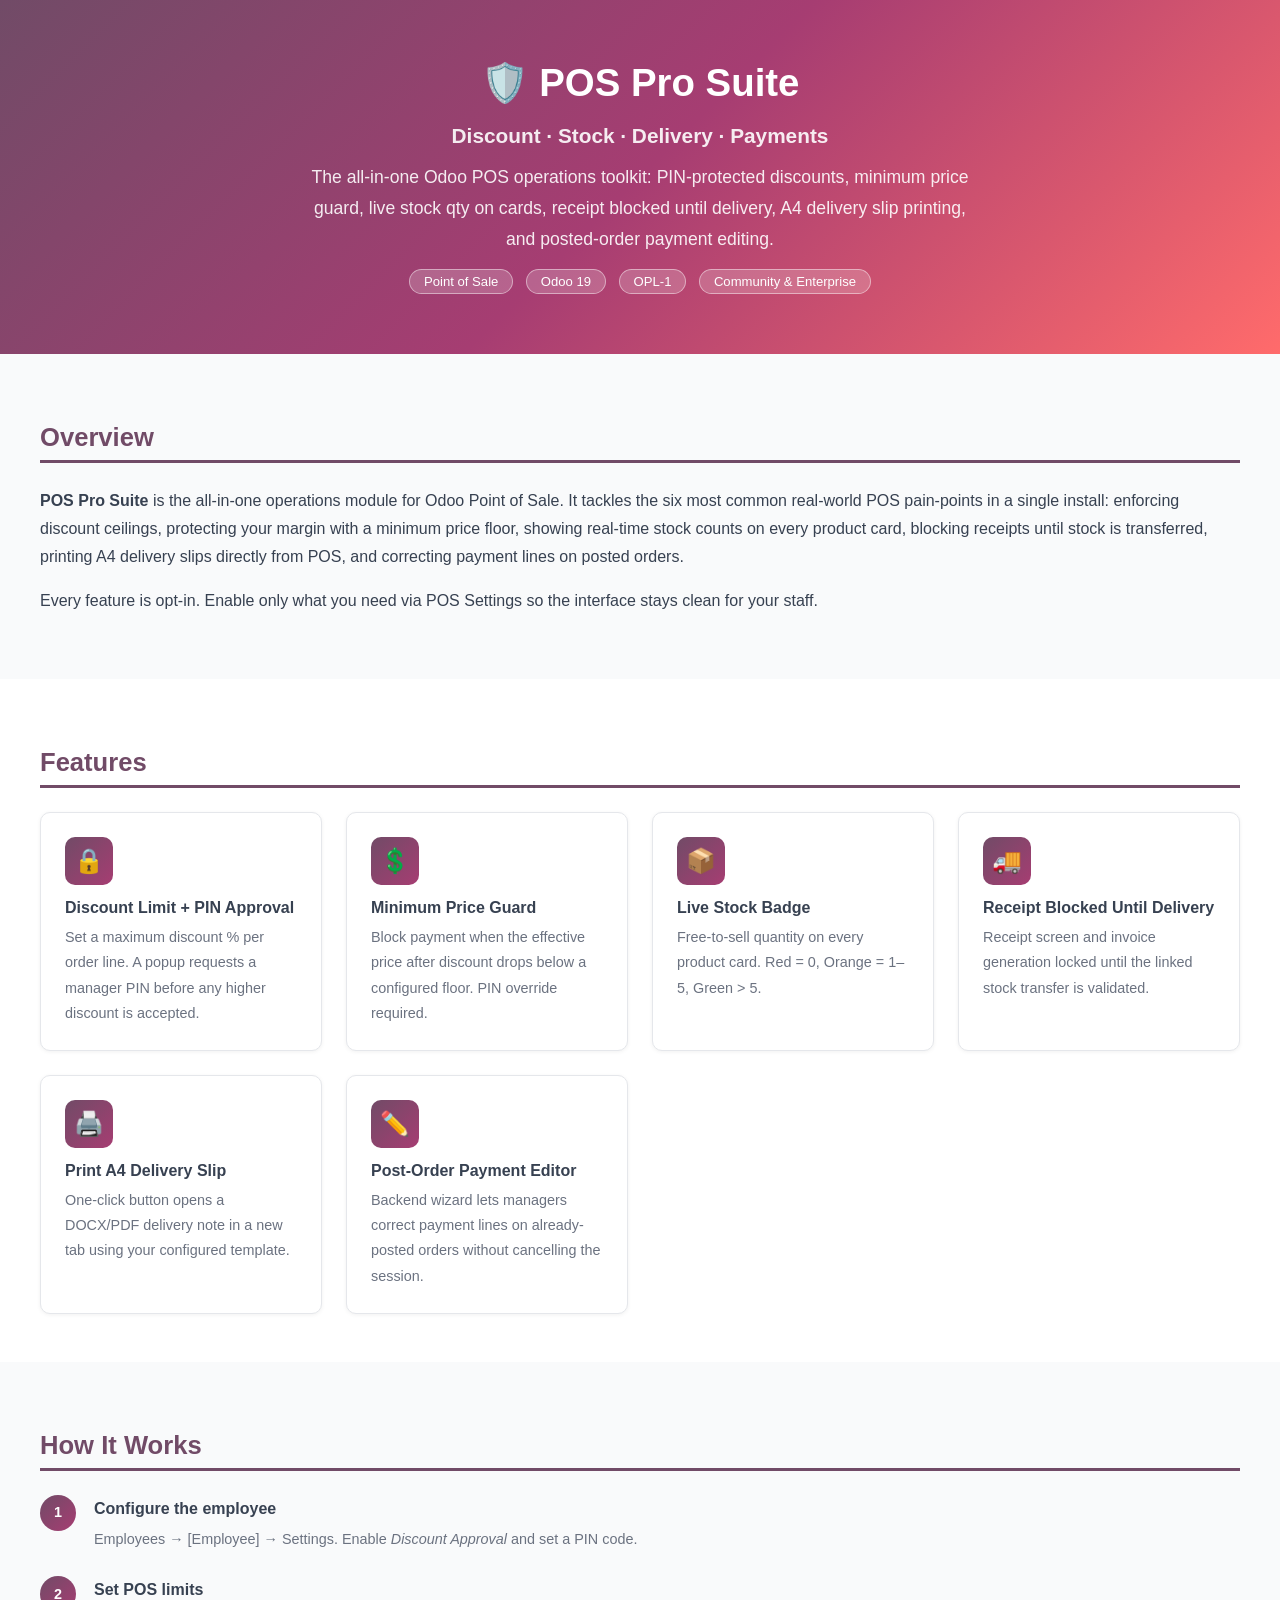
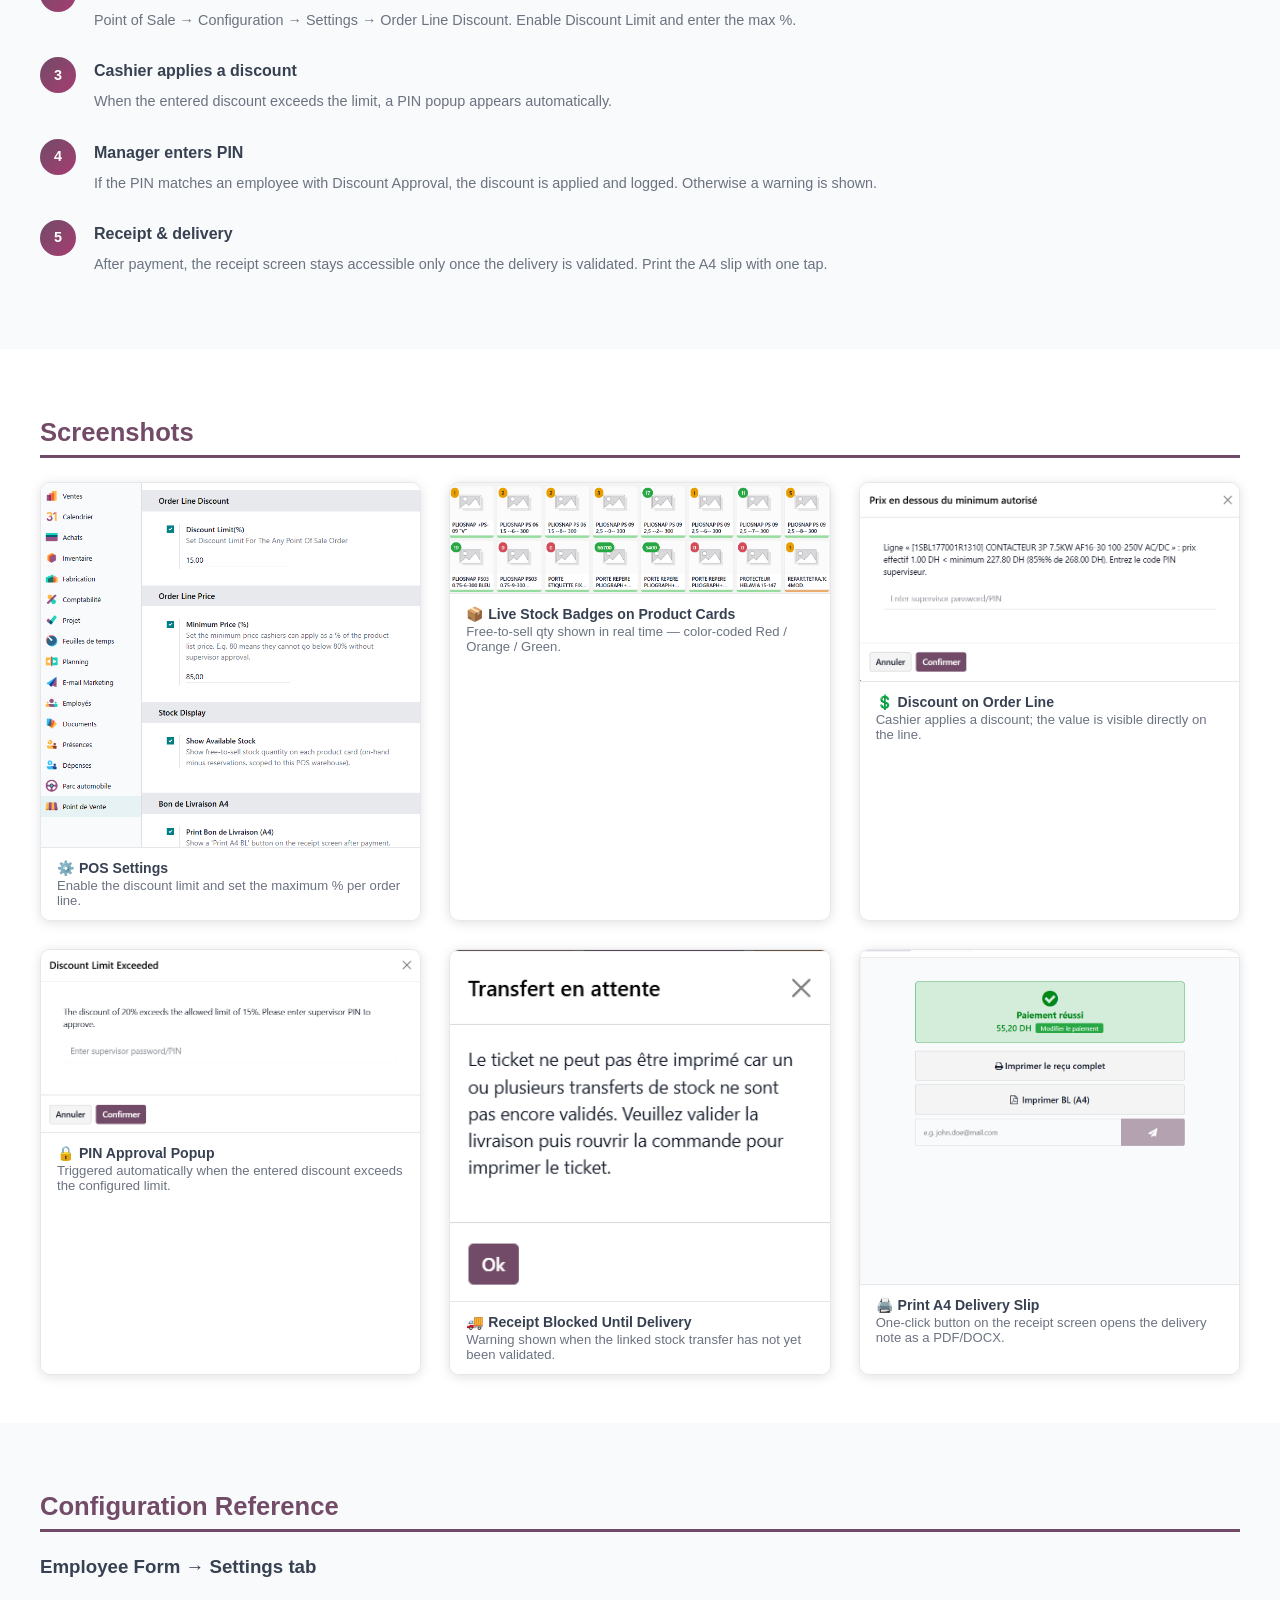
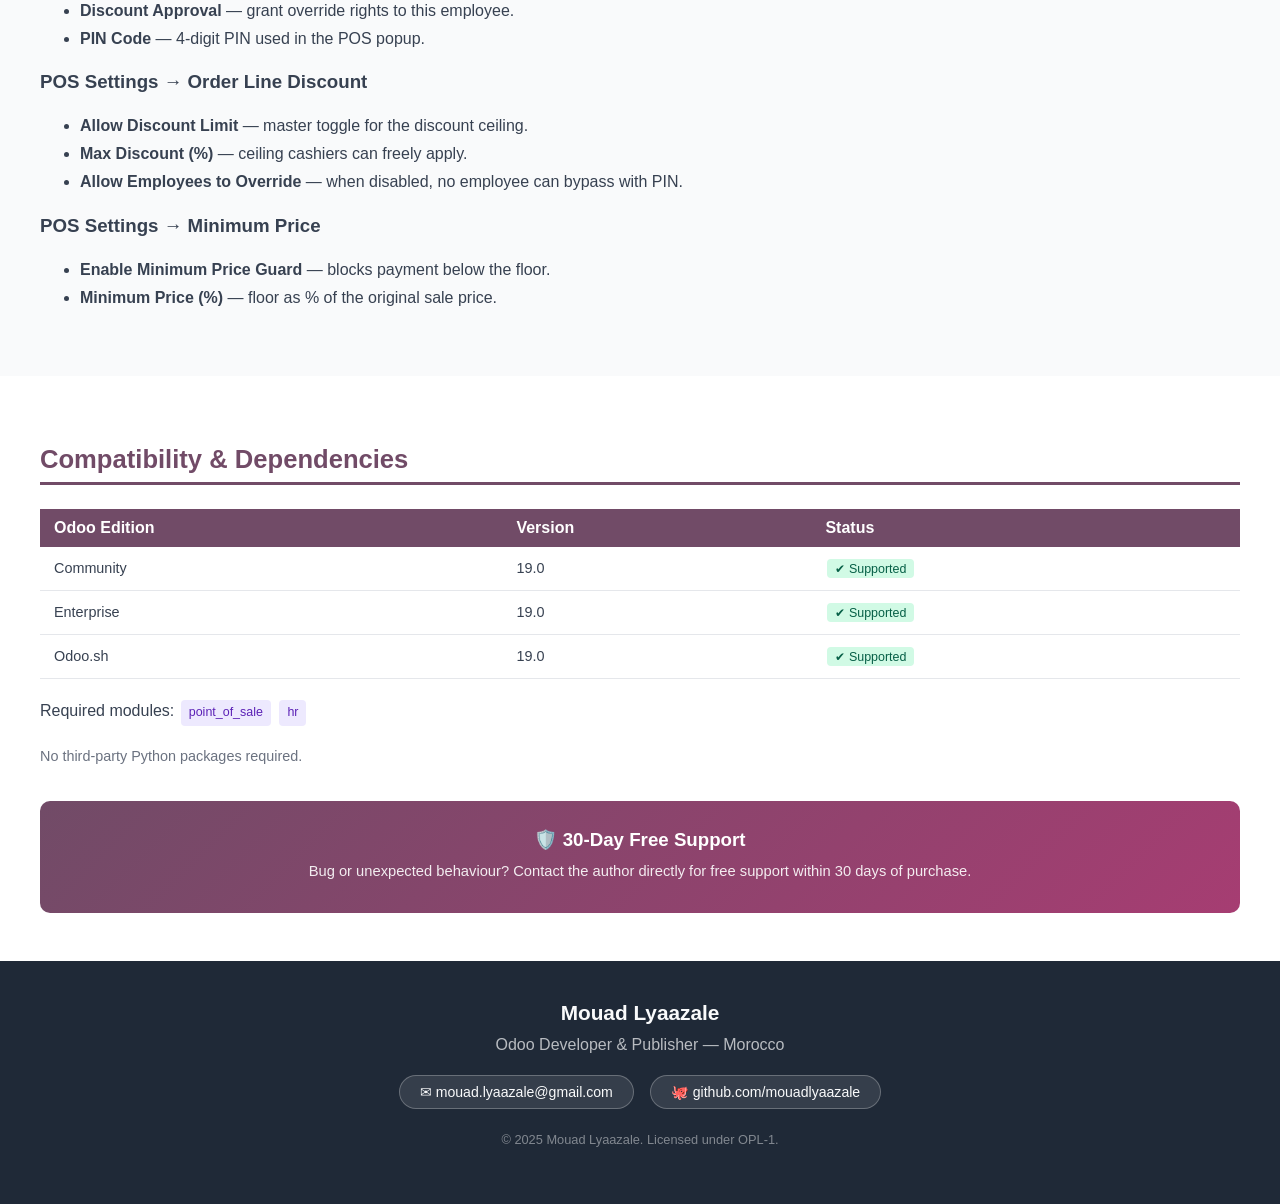
==== pos_smart_discount_control/static/description/index.html @ 2df57e79 "Add new Odoo 19 module: POS Pro Suite — Discount, Stock & Delivery" ====
<!DOCTYPE html>
<html lang="en">
<head>
    <meta charset="utf-8"/>
    <style>
        body { font-family: -apple-system, BlinkMacSystemFont, "Segoe UI", Roboto, Arial, sans-serif; color: #374151; margin: 0; padding: 0; }
        a { color: #714B67; text-decoration: none; }
        p, li { line-height: 1.75; }
        .hero { background: linear-gradient(135deg, #714B67 0%, #A63D72 50%, #FF6B6B 100%); color: #fff; padding: 60px 40px; text-align: center; }
        .hero h1 { font-size: 2.4rem; margin: 0 0 12px; }
        .hero p  { font-size: 1.1rem; opacity: .9; max-width: 680px; margin: 0 auto; }
        .hero .badge { display: inline-block; background: rgba(255,255,255,.2); border: 1px solid rgba(255,255,255,.45); border-radius: 20px; padding: 4px 14px; font-size: .82rem; margin: 14px 4px 0; }
        .section { padding: 48px 40px; }
        .section:nth-child(even) { background: #F9FAFB; }
        .section h2 { font-size: 1.6rem; color: #714B67; margin-bottom: 24px; border-bottom: 3px solid #714B67; padding-bottom: 8px; }
        .features-grid { display: grid; grid-template-columns: repeat(auto-fit, minmax(280px, 1fr)); gap: 24px; margin-top: 24px; }
        .feature-card { background: #fff; border: 1px solid #E5E7EB; border-radius: 10px; padding: 24px; box-shadow: 0 1px 4px rgba(0,0,0,.06); }
        .feature-card .icon { width: 48px; height: 48px; border-radius: 10px; background: linear-gradient(135deg,#714B67,#A63D72); display: flex; align-items: center; justify-content: center; margin-bottom: 14px; line-height:1; }
        .feature-card .icon span { font-size: 1.5rem; }
        .feature-card h3 { margin: 0 0 8px; font-size: 1rem; }
        .feature-card p  { margin: 0; font-size: .9rem; color: #6B7280; }
        .steps { counter-reset: step; margin: 0; padding: 0; list-style: none; }
        .steps li { counter-increment: step; display: flex; gap: 18px; margin-bottom: 24px; }
        .steps li::before { content: counter(step); flex-shrink: 0; width: 36px; height: 36px; border-radius: 50%; background: linear-gradient(135deg,#714B67,#A63D72); color: #fff; font-weight: 700; font-size: .9rem; display: flex; align-items: center; justify-content: center; }
        .steps li div strong { display: block; margin-bottom: 4px; }
        .steps li div p { margin: 0; color: #6B7280; font-size: .9rem; }
        table.compat { width: 100%; border-collapse: collapse; margin-top: 20px; }
        table.compat th { background: #714B67; color: #fff; padding: 10px 14px; text-align: left; }
        table.compat td { padding: 10px 14px; border-bottom: 1px solid #E5E7EB; font-size: .9rem; }
        .tag { display: inline-block; background: #EDE9FE; color: #5B21B6; border-radius: 4px; padding: 2px 8px; font-size: .78rem; margin: 2px; }
        .tag.green { background: #D1FAE5; color: #065F46; }
        .support-box { background: linear-gradient(135deg,#714B67,#A63D72); color: #fff; border-radius: 10px; padding: 28px 32px; margin-top: 32px; text-align: center; }
        .support-box h3 { margin: 0 0 8px; }
        .support-box p  { margin: 0; opacity: .9; font-size: .92rem; }
        .author-footer { background: #1F2937; color: #F9FAFB; padding: 40px; text-align: center; }
        .author-footer h2 { font-size: 1.3rem; margin: 0 0 6px; }
        .contact-grid { display: flex; flex-wrap: wrap; justify-content: center; gap: 16px; margin-top: 16px; }
        .contact-pill { background: rgba(255,255,255,.1); border: 1px solid rgba(255,255,255,.25); border-radius: 24px; padding: 8px 20px; font-size: .88rem; }
        .screenshots-grid { display: grid; grid-template-columns: repeat(auto-fit, minmax(380px, 1fr)); gap: 28px; margin-top: 24px; }
        .screenshot-item { border-radius: 10px; overflow: hidden; box-shadow: 0 2px 12px rgba(0,0,0,.12); border: 1px solid #E5E7EB; }
        .screenshot-item img { width: 100%; display: block; }
        .screenshot-item .caption { padding: 12px 16px; background: #fff; font-size: .88rem; font-weight: 600; color: #374151; border-top: 1px solid #E5E7EB; }
        .screenshot-item .caption span { font-weight: 400; color: #6B7280; display: block; font-size: .82rem; margin-top: 2px; }
    </style>
</head>
<body>

<div class="hero">
    <h1>&#x1F6E1;&#xFE0F; POS Pro Suite</h1>
    <p style="font-size:1.3rem;font-weight:600;margin-bottom:8px">Discount &middot; Stock &middot; Delivery &middot; Payments</p>
    <p>The all-in-one Odoo POS operations toolkit: PIN-protected discounts, minimum price guard, live stock qty on cards, receipt blocked until delivery, A4 delivery slip printing, and posted-order payment editing.</p>
    <span class="badge">Point of Sale</span>
    <span class="badge">Odoo 19</span>
    <span class="badge">OPL-1</span>
    <span class="badge">Community &amp; Enterprise</span>
</div>

<div class="section">
    <h2>Overview</h2>
    <p><strong>POS Pro Suite</strong> is the all-in-one operations module for Odoo Point of Sale. It tackles the six most common real-world POS pain-points in a single install: enforcing discount ceilings, protecting your margin with a minimum price floor, showing real-time stock counts on every product card, blocking receipts until stock is transferred, printing A4 delivery slips directly from POS, and correcting payment lines on posted orders.</p>
    <p>Every feature is opt-in. Enable only what you need via POS Settings so the interface stays clean for your staff.</p>
</div>

<div class="section">
    <h2>Features</h2>
    <div class="features-grid">
        <div class="feature-card"><div class="icon"><span>&#x1F512;</span></div><h3>Discount Limit + PIN Approval</h3><p>Set a maximum discount % per order line. A popup requests a manager PIN before any higher discount is accepted.</p></div>
        <div class="feature-card"><div class="icon"><span>&#x1F4B2;</span></div><h3>Minimum Price Guard</h3><p>Block payment when the effective price after discount drops below a configured floor. PIN override required.</p></div>
        <div class="feature-card"><div class="icon"><span>&#x1F4E6;</span></div><h3>Live Stock Badge</h3><p>Free-to-sell quantity on every product card. Red = 0, Orange = 1&#x2013;5, Green &gt; 5.</p></div>
        <div class="feature-card"><div class="icon"><span>&#x1F69A;</span></div><h3>Receipt Blocked Until Delivery</h3><p>Receipt screen and invoice generation locked until the linked stock transfer is validated.</p></div>
        <div class="feature-card"><div class="icon"><span>&#x1F5A8;&#xFE0F;</span></div><h3>Print A4 Delivery Slip</h3><p>One-click button opens a DOCX/PDF delivery note in a new tab using your configured template.</p></div>
        <div class="feature-card"><div class="icon"><span>&#x270F;&#xFE0F;</span></div><h3>Post-Order Payment Editor</h3><p>Backend wizard lets managers correct payment lines on already-posted orders without cancelling the session.</p></div>
    </div>
</div>

<div class="section">
    <h2>How It Works</h2>
    <ol class="steps">
        <li><div><strong>Configure the employee</strong><p>Employees &rarr; [Employee] &rarr; Settings. Enable <em>Discount Approval</em> and set a PIN code.</p></div></li>
        <li><div><strong>Set POS limits</strong><p>Point of Sale &rarr; Configuration &rarr; Settings &rarr; Order Line Discount. Enable Discount Limit and enter the max %.</p></div></li>
        <li><div><strong>Cashier applies a discount</strong><p>When the entered discount exceeds the limit, a PIN popup appears automatically.</p></div></li>
        <li><div><strong>Manager enters PIN</strong><p>If the PIN matches an employee with Discount Approval, the discount is applied and logged. Otherwise a warning is shown.</p></div></li>
        <li><div><strong>Receipt &amp; delivery</strong><p>After payment, the receipt screen stays accessible only once the delivery is validated. Print the A4 slip with one tap.</p></div></li>
    </ol>
</div>

<div class="section">
    <h2>Screenshots</h2>
    <div class="screenshots-grid">

        <div class="screenshot-item">
            <img src="setting%20image.png" alt="POS Settings — discount limit configuration"/>
            <div class="caption">&#x2699;&#xFE0F; POS Settings<span>Enable the discount limit and set the maximum % per order line.</span></div>
        </div>

        <div class="screenshot-item">
            <img src="card%20stock%20show.png" alt="Product cards with live stock badges"/>
            <div class="caption">&#x1F4E6; Live Stock Badges on Product Cards<span>Free-to-sell qty shown in real time — color-coded Red / Orange / Green.</span></div>
        </div>

        <div class="screenshot-item">
            <img src="price%20discount.png" alt="Discount applied on order line"/>
            <div class="caption">&#x1F4B2; Discount on Order Line<span>Cashier applies a discount; the value is visible directly on the line.</span></div>
        </div>

        <div class="screenshot-item">
            <img src="discount%20limit%20exeeded.png" alt="PIN approval popup when discount exceeds limit"/>
            <div class="caption">&#x1F512; PIN Approval Popup<span>Triggered automatically when the entered discount exceeds the configured limit.</span></div>
        </div>

        <div class="screenshot-item">
            <img src="error%20message%20if%20transfer%20not%20validated.png" alt="Receipt blocked until delivery is validated"/>
            <div class="caption">&#x1F69A; Receipt Blocked Until Delivery<span>Warning shown when the linked stock transfer has not yet been validated.</span></div>
        </div>

        <div class="screenshot-item">
            <img src="print%20a4.png" alt="Print A4 delivery slip button on receipt screen"/>
            <div class="caption">&#x1F5A8;&#xFE0F; Print A4 Delivery Slip<span>One-click button on the receipt screen opens the delivery note as a PDF/DOCX.</span></div>
        </div>

    </div>
</div>

<div class="section">
    <h2>Configuration Reference</h2>
    <h3>Employee Form &rarr; Settings tab</h3>
    <ul>
        <li><strong>Discount Approval</strong> &#x2014; grant override rights to this employee.</li>
        <li><strong>PIN Code</strong> &#x2014; 4-digit PIN used in the POS popup.</li>
    </ul>
    <h3>POS Settings &rarr; Order Line Discount</h3>
    <ul>
        <li><strong>Allow Discount Limit</strong> &#x2014; master toggle for the discount ceiling.</li>
        <li><strong>Max Discount (%)</strong> &#x2014; ceiling cashiers can freely apply.</li>
        <li><strong>Allow Employees to Override</strong> &#x2014; when disabled, no employee can bypass with PIN.</li>
    </ul>
    <h3>POS Settings &rarr; Minimum Price</h3>
    <ul>
        <li><strong>Enable Minimum Price Guard</strong> &#x2014; blocks payment below the floor.</li>
        <li><strong>Minimum Price (%)</strong> &#x2014; floor as % of the original sale price.</li>
    </ul>
</div>

<div class="section">
    <h2>Compatibility &amp; Dependencies</h2>
    <table class="compat">
        <thead><tr><th>Odoo Edition</th><th>Version</th><th>Status</th></tr></thead>
        <tbody>
            <tr><td>Community</td><td>19.0</td><td><span class="tag green">&#x2714; Supported</span></td></tr>
            <tr><td>Enterprise</td><td>19.0</td><td><span class="tag green">&#x2714; Supported</span></td></tr>
            <tr><td>Odoo.sh</td><td>19.0</td><td><span class="tag green">&#x2714; Supported</span></td></tr>
        </tbody>
    </table>
    <p style="margin-top:18px">Required modules: <span class="tag">point_of_sale</span> <span class="tag">hr</span></p>
    <p style="color:#6B7280;font-size:.9rem">No third-party Python packages required.</p>
    <div class="support-box">
        <h3>&#x1F6E1;&#xFE0F; 30-Day Free Support</h3>
        <p>Bug or unexpected behaviour? Contact the author directly for free support within 30 days of purchase.</p>
    </div>
</div>

<div class="author-footer">
    <h2>Mouad Lyaazale</h2>
    <p style="opacity:.7;margin:4px 0 0">Odoo Developer &amp; Publisher &#x2014; Morocco</p>
    <div class="contact-grid">
        <span class="contact-pill">&#x2709; mouad.lyaazale@gmail.com</span>
        <span class="contact-pill">&#x1F419; github.com/mouadlyaazale</span>
    </div>
    <p style="margin-top:20px;font-size:.8rem;opacity:.45">&#169; 2025 Mouad Lyaazale. Licensed under OPL-1.</p>
</div>

</body>
</html>
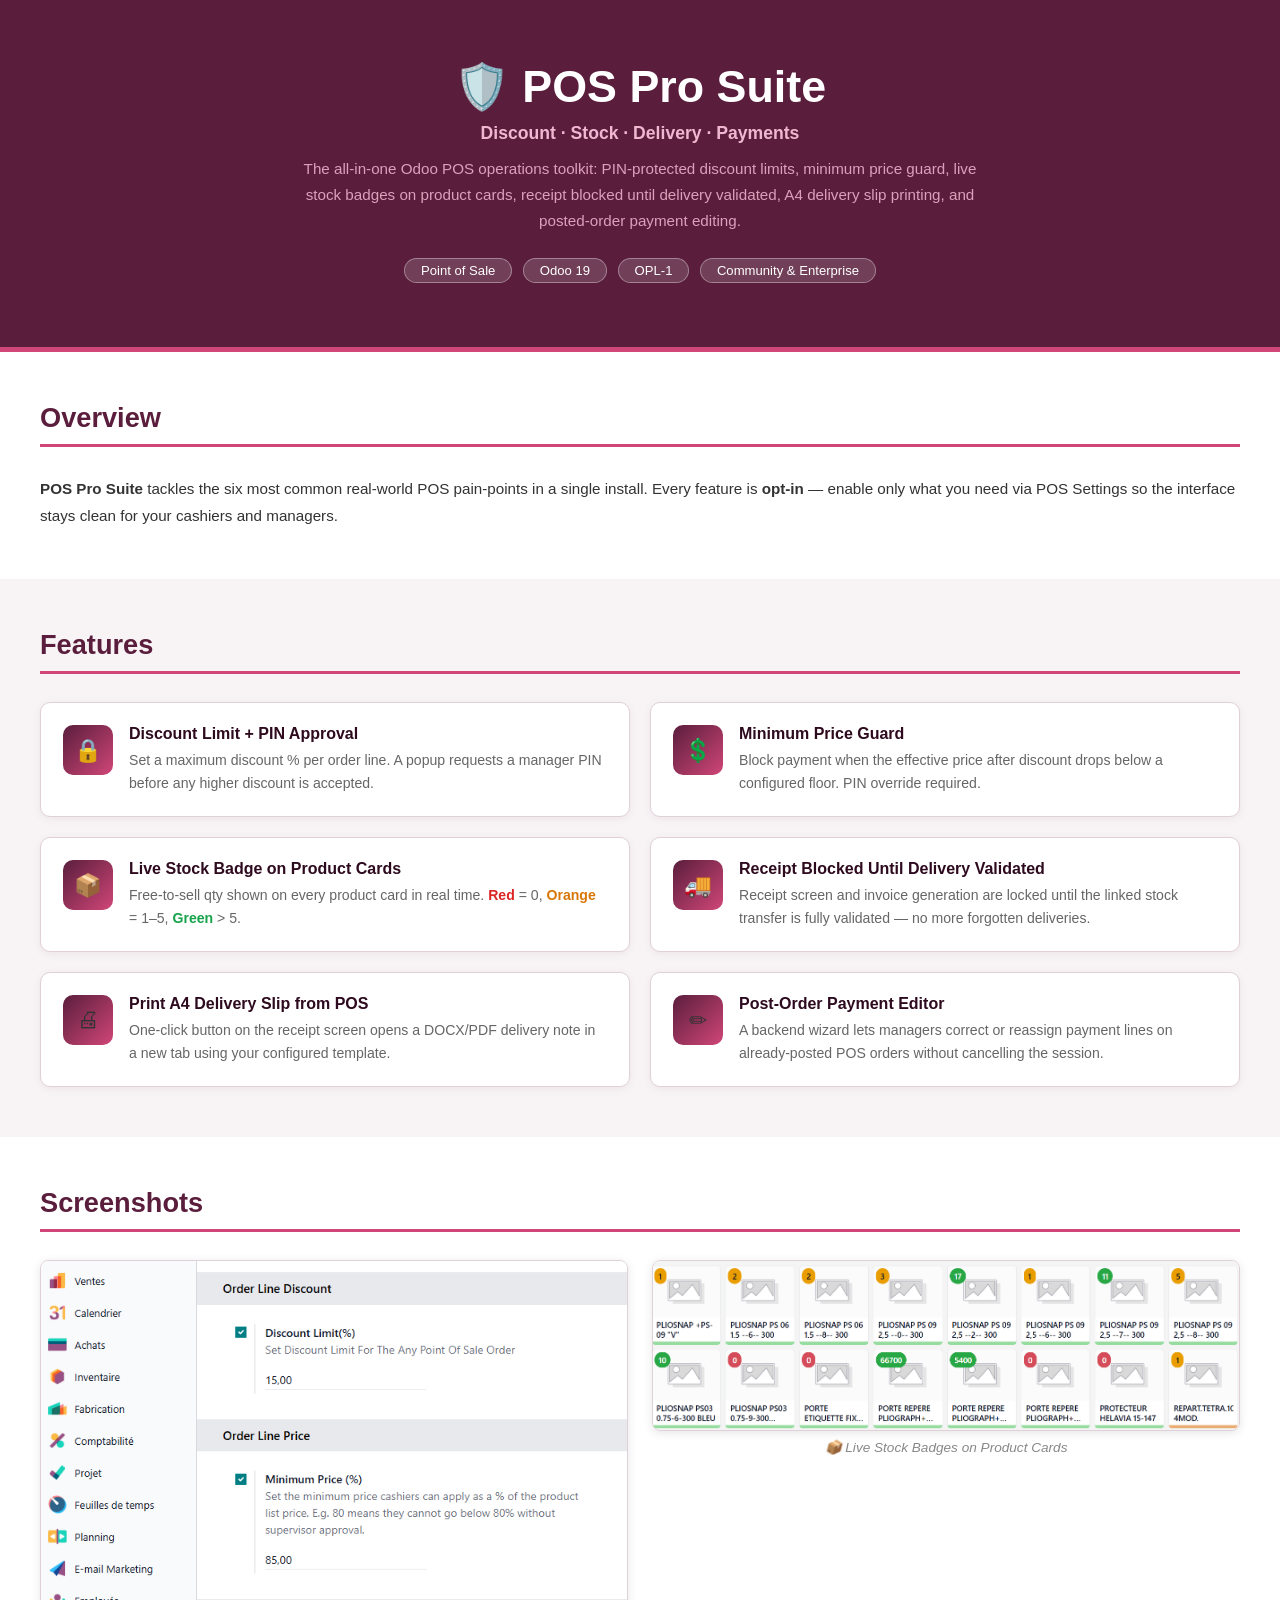
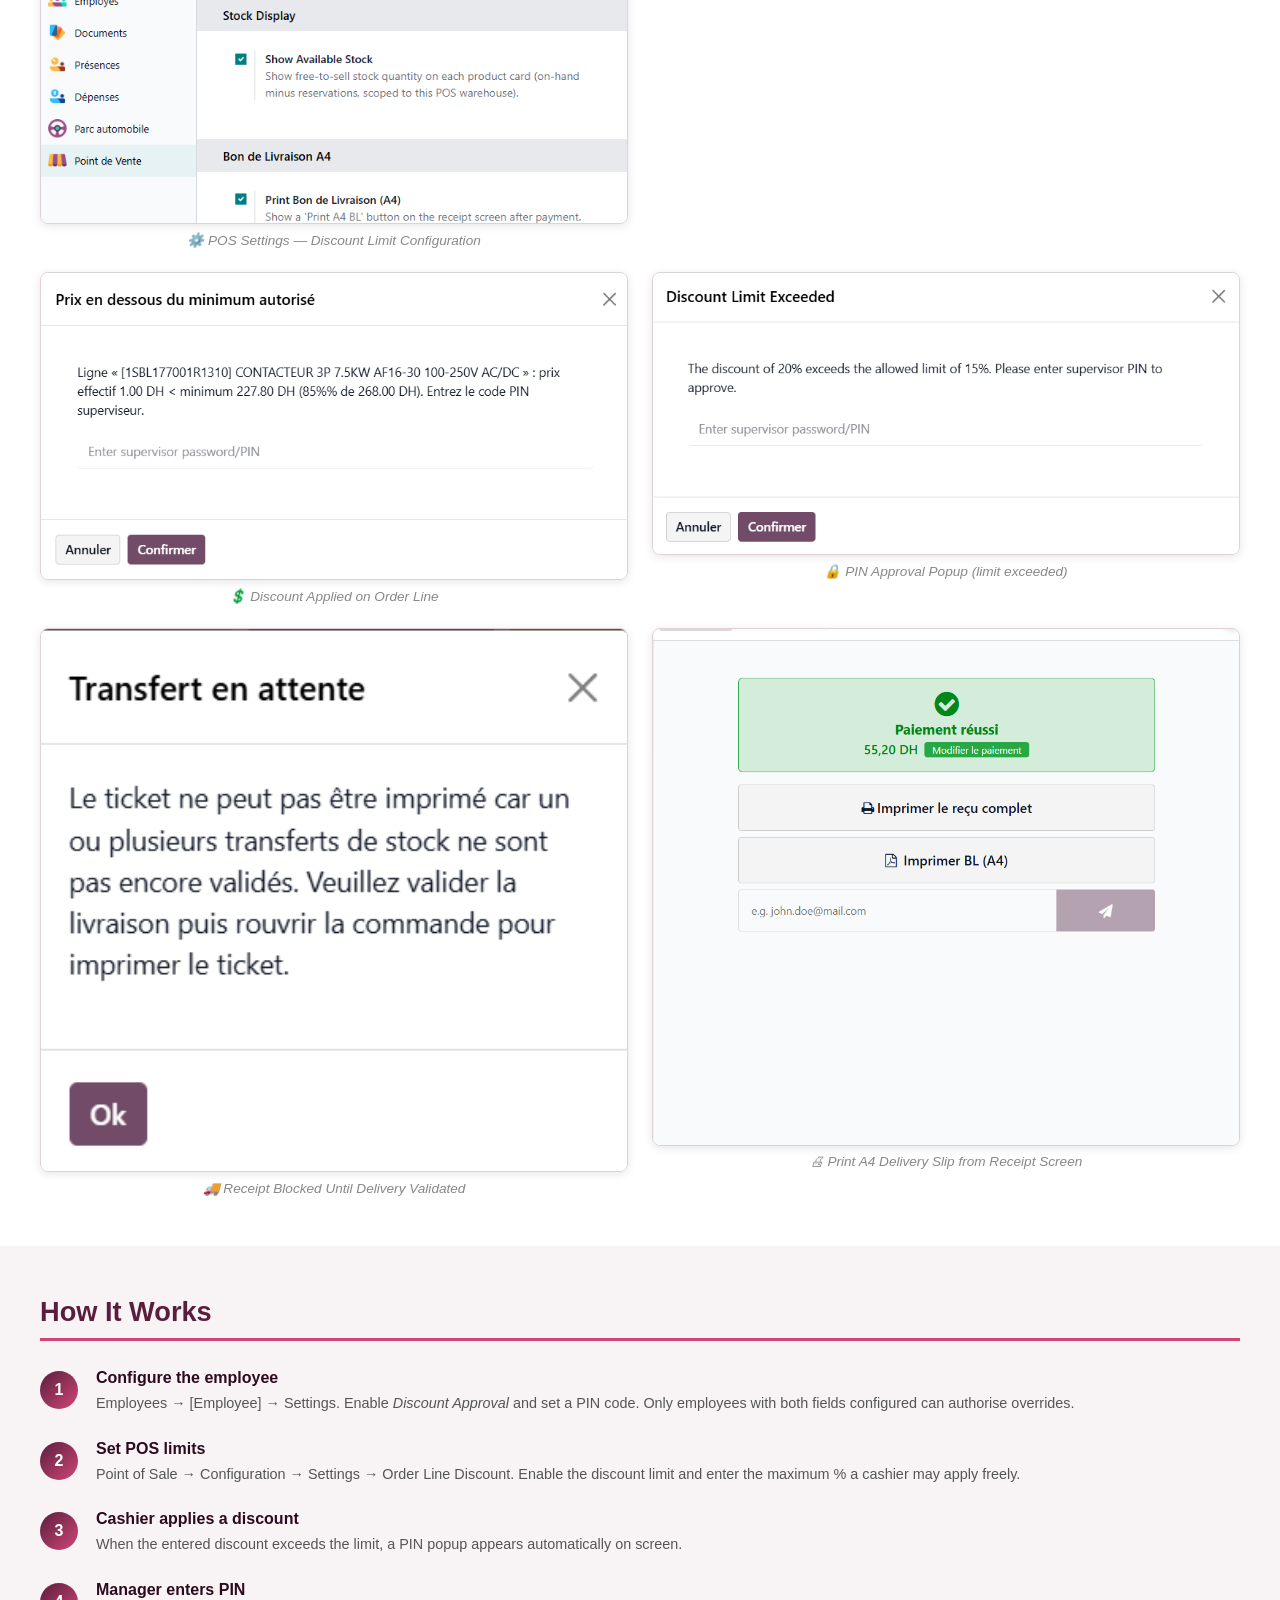
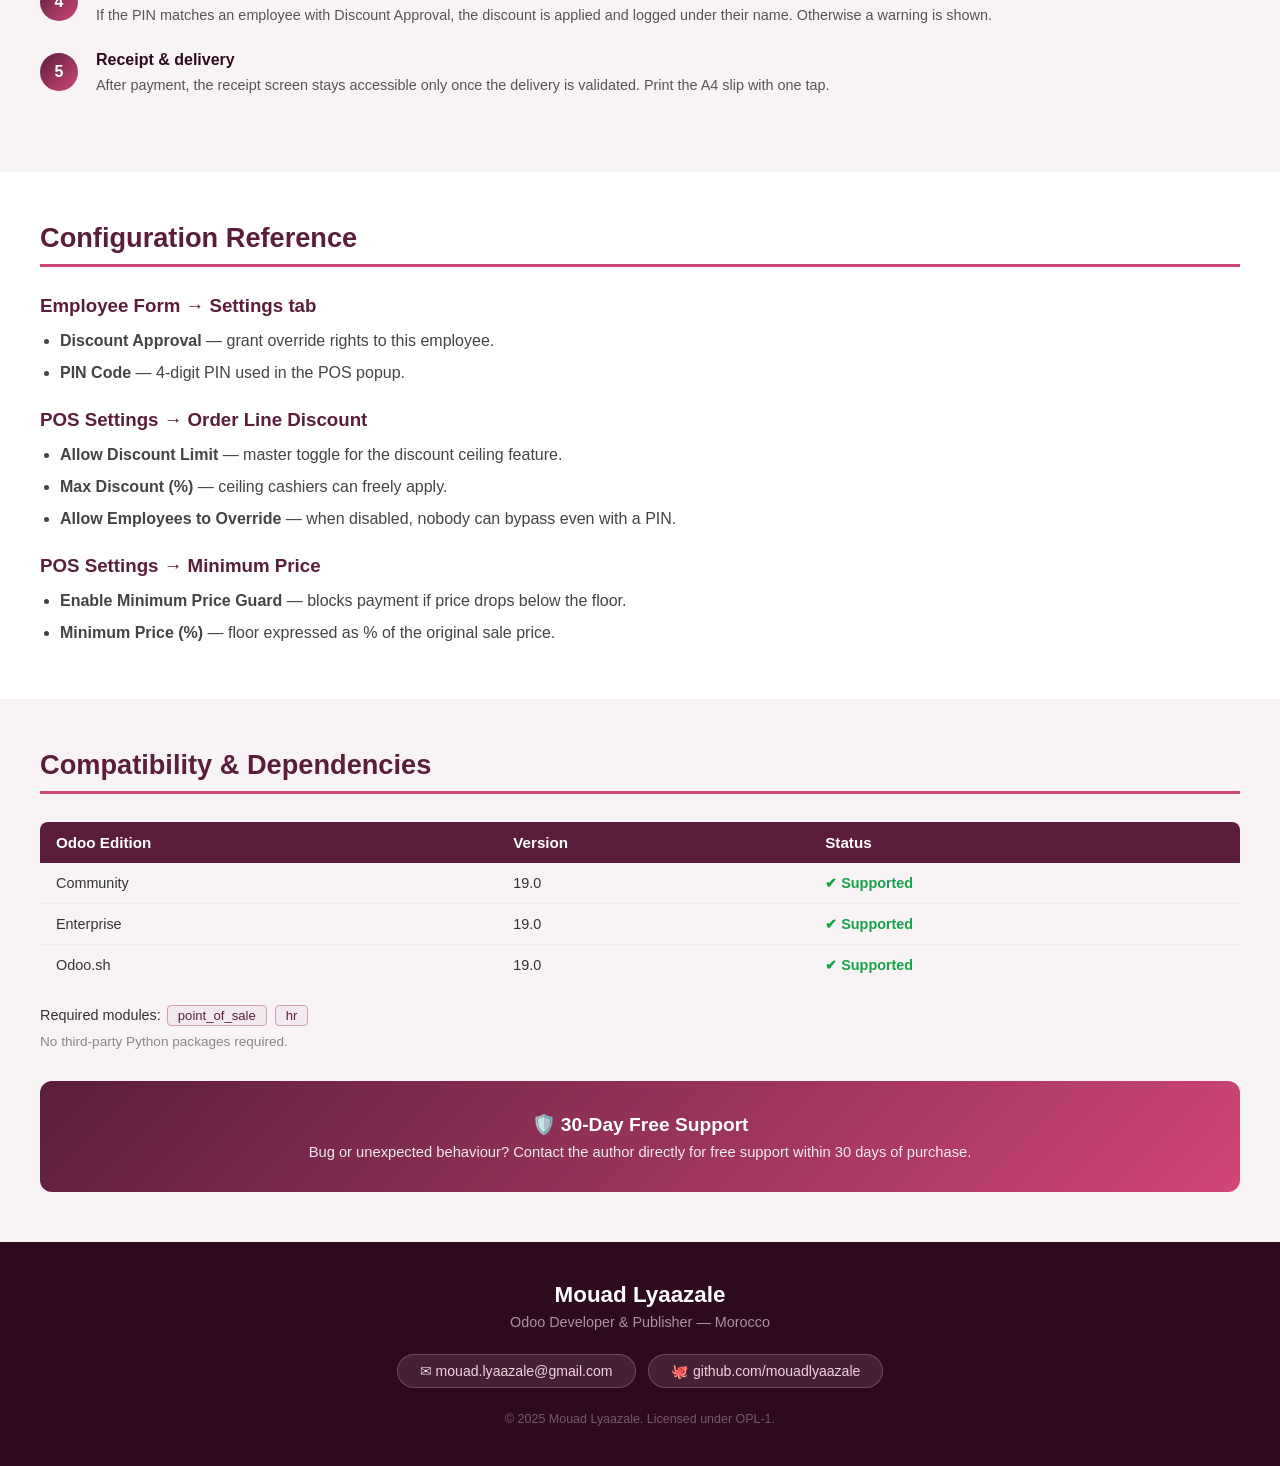
==== commit 615054a5: "Add new Odoo 19 module: POS Pro Suite — Discount, Stock & Delivery" ====
--- a/pos_smart_discount_control/static/description/index.html
+++ b/pos_smart_discount_control/static/description/index.html
@@ -1,172 +1,371 @@
 <!DOCTYPE html>
 <html lang="en">
 <head>
-    <meta charset="utf-8"/>
-    <style>
-        body { font-family: -apple-system, BlinkMacSystemFont, "Segoe UI", Roboto, Arial, sans-serif; color: #374151; margin: 0; padding: 0; }
-        a { color: #714B67; text-decoration: none; }
-        p, li { line-height: 1.75; }
-        .hero { background: linear-gradient(135deg, #714B67 0%, #A63D72 50%, #FF6B6B 100%); color: #fff; padding: 60px 40px; text-align: center; }
-        .hero h1 { font-size: 2.4rem; margin: 0 0 12px; }
-        .hero p  { font-size: 1.1rem; opacity: .9; max-width: 680px; margin: 0 auto; }
-        .hero .badge { display: inline-block; background: rgba(255,255,255,.2); border: 1px solid rgba(255,255,255,.45); border-radius: 20px; padding: 4px 14px; font-size: .82rem; margin: 14px 4px 0; }
-        .section { padding: 48px 40px; }
-        .section:nth-child(even) { background: #F9FAFB; }
-        .section h2 { font-size: 1.6rem; color: #714B67; margin-bottom: 24px; border-bottom: 3px solid #714B67; padding-bottom: 8px; }
-        .features-grid { display: grid; grid-template-columns: repeat(auto-fit, minmax(280px, 1fr)); gap: 24px; margin-top: 24px; }
-        .feature-card { background: #fff; border: 1px solid #E5E7EB; border-radius: 10px; padding: 24px; box-shadow: 0 1px 4px rgba(0,0,0,.06); }
-        .feature-card .icon { width: 48px; height: 48px; border-radius: 10px; background: linear-gradient(135deg,#714B67,#A63D72); display: flex; align-items: center; justify-content: center; margin-bottom: 14px; line-height:1; }
-        .feature-card .icon span { font-size: 1.5rem; }
-        .feature-card h3 { margin: 0 0 8px; font-size: 1rem; }
-        .feature-card p  { margin: 0; font-size: .9rem; color: #6B7280; }
-        .steps { counter-reset: step; margin: 0; padding: 0; list-style: none; }
-        .steps li { counter-increment: step; display: flex; gap: 18px; margin-bottom: 24px; }
-        .steps li::before { content: counter(step); flex-shrink: 0; width: 36px; height: 36px; border-radius: 50%; background: linear-gradient(135deg,#714B67,#A63D72); color: #fff; font-weight: 700; font-size: .9rem; display: flex; align-items: center; justify-content: center; }
-        .steps li div strong { display: block; margin-bottom: 4px; }
-        .steps li div p { margin: 0; color: #6B7280; font-size: .9rem; }
-        table.compat { width: 100%; border-collapse: collapse; margin-top: 20px; }
-        table.compat th { background: #714B67; color: #fff; padding: 10px 14px; text-align: left; }
-        table.compat td { padding: 10px 14px; border-bottom: 1px solid #E5E7EB; font-size: .9rem; }
-        .tag { display: inline-block; background: #EDE9FE; color: #5B21B6; border-radius: 4px; padding: 2px 8px; font-size: .78rem; margin: 2px; }
-        .tag.green { background: #D1FAE5; color: #065F46; }
-        .support-box { background: linear-gradient(135deg,#714B67,#A63D72); color: #fff; border-radius: 10px; padding: 28px 32px; margin-top: 32px; text-align: center; }
-        .support-box h3 { margin: 0 0 8px; }
-        .support-box p  { margin: 0; opacity: .9; font-size: .92rem; }
-        .author-footer { background: #1F2937; color: #F9FAFB; padding: 40px; text-align: center; }
-        .author-footer h2 { font-size: 1.3rem; margin: 0 0 6px; }
-        .contact-grid { display: flex; flex-wrap: wrap; justify-content: center; gap: 16px; margin-top: 16px; }
-        .contact-pill { background: rgba(255,255,255,.1); border: 1px solid rgba(255,255,255,.25); border-radius: 24px; padding: 8px 20px; font-size: .88rem; }
-        .screenshots-grid { display: grid; grid-template-columns: repeat(auto-fit, minmax(380px, 1fr)); gap: 28px; margin-top: 24px; }
-        .screenshot-item { border-radius: 10px; overflow: hidden; box-shadow: 0 2px 12px rgba(0,0,0,.12); border: 1px solid #E5E7EB; }
-        .screenshot-item img { width: 100%; display: block; }
-        .screenshot-item .caption { padding: 12px 16px; background: #fff; font-size: .88rem; font-weight: 600; color: #374151; border-top: 1px solid #E5E7EB; }
-        .screenshot-item .caption span { font-weight: 400; color: #6B7280; display: block; font-size: .82rem; margin-top: 2px; }
-    </style>
+<meta charset="utf-8"/>
+<style>
+  * { box-sizing: border-box; margin: 0; padding: 0; }
+  body { font-family: Arial, Helvetica, sans-serif; color: #333; background: #fff; }
+  a { color: #714B67; }
+
+  /* ── HERO ─────────────────────────────────────────── */
+  .hero {
+    background: #5a1e3c;
+    padding: 60px 40px;
+    text-align: center;
+    border-bottom: 5px solid #d04678;
+  }
+  .hero h1 { font-size: 2.8rem; color: #fff; margin-bottom: 10px; }
+  .hero .sub { font-size: 1.1rem; color: #f0b8d0; font-weight: bold; margin-bottom: 12px; }
+  .hero .desc { font-size: .95rem; color: #dda0bb; max-width: 700px; margin: 0 auto 20px; line-height: 1.7; }
+  .badge {
+    display: inline-block;
+    background: rgba(255,255,255,.15);
+    border: 1px solid rgba(255,255,255,.35);
+    border-radius: 20px;
+    padding: 4px 16px;
+    color: #fff;
+    font-size: .82rem;
+    margin: 4px 3px;
+  }
+
+  /* ── SECTIONS ─────────────────────────────────────── */
+  .section { padding: 50px 40px; }
+  .section.alt { background: #f8f4f6; }
+  .section h2 {
+    font-size: 1.7rem;
+    color: #5a1e3c;
+    padding-bottom: 10px;
+    border-bottom: 3px solid #d04678;
+    margin-bottom: 28px;
+  }
+
+  /* ── FEATURE GRID ─────────────────────────────────── */
+  .grid { display: grid; grid-template-columns: 1fr 1fr; gap: 20px; }
+  .card {
+    background: #fff;
+    border: 1px solid #e0d0d8;
+    border-radius: 10px;
+    padding: 22px;
+    display: flex;
+    gap: 16px;
+    align-items: flex-start;
+    box-shadow: 0 2px 8px rgba(90,30,60,.07);
+  }
+  .card-icon {
+    width: 50px; height: 50px; min-width: 50px;
+    border-radius: 10px;
+    background: linear-gradient(135deg, #5a1e3c, #d04678);
+    display: flex; align-items: center; justify-content: center;
+    font-size: 1.4rem;
+  }
+  .card h3 { font-size: 1rem; color: #2d0a1e; margin-bottom: 6px; }
+  .card p  { font-size: .88rem; color: #666; line-height: 1.6; }
+
+  /* ── SCREENSHOTS ──────────────────────────────────── */
+  .screens { display: grid; grid-template-columns: 1fr 1fr; gap: 24px; }
+  .screen-item img {
+    width: 100%;
+    border-radius: 8px;
+    border: 1px solid #e0d0d8;
+    box-shadow: 0 2px 10px rgba(0,0,0,.1);
+    display: block;
+  }
+  .screen-item .cap {
+    text-align: center;
+    font-size: .85rem;
+    color: #888;
+    margin-top: 8px;
+    font-style: italic;
+  }
+
+  /* ── STEPS ────────────────────────────────────────── */
+  .step { display: flex; gap: 18px; margin-bottom: 24px; align-items: flex-start; }
+  .step-num {
+    width: 38px; height: 38px; min-width: 38px;
+    border-radius: 50%;
+    background: linear-gradient(135deg, #5a1e3c, #d04678);
+    color: #fff; font-weight: bold; font-size: 1rem;
+    display: flex; align-items: center; justify-content: center;
+    margin-top: 2px;
+  }
+  .step strong { display: block; font-size: 1rem; color: #2d0a1e; margin-bottom: 4px; }
+  .step span   { font-size: .9rem; color: #555; line-height: 1.7; }
+
+  /* ── COMPAT TABLE ─────────────────────────────────── */
+  table.compat { width: 100%; border-collapse: collapse; border-radius: 8px; overflow: hidden; }
+  table.compat thead tr { background: #5a1e3c; color: #fff; }
+  table.compat th { padding: 12px 16px; text-align: left; font-size: .95rem; }
+  table.compat td { padding: 12px 16px; border-bottom: 1px solid #eee; font-size: .9rem; }
+  table.compat tr:last-child td { border-bottom: none; }
+  .ok   { color: #16a34a; font-weight: bold; }
+  .dep-tag {
+    display: inline-block;
+    background: #f3eaf0;
+    color: #5a1e3c;
+    border-radius: 4px;
+    padding: 2px 10px;
+    font-size: .82rem;
+    margin: 2px;
+    border: 1px solid #d0a0b8;
+  }
+
+  /* ── SUPPORT BOX ──────────────────────────────────── */
+  .support-box {
+    background: linear-gradient(135deg, #5a1e3c, #d04678);
+    border-radius: 12px;
+    padding: 32px;
+    text-align: center;
+    margin-top: 32px;
+    color: #fff;
+  }
+  .support-box h3 { font-size: 1.2rem; margin-bottom: 8px; }
+  .support-box p  { font-size: .92rem; opacity: .9; }
+
+  /* ── FOOTER ───────────────────────────────────────── */
+  .footer {
+    background: #2d0a1e;
+    padding: 40px;
+    text-align: center;
+    color: #e8c8d8;
+  }
+  .footer h2 { font-size: 1.4rem; color: #fff; margin-bottom: 6px; }
+  .footer .meta { font-size: .9rem; opacity: .7; margin-bottom: 20px; }
+  .pill {
+    display: inline-block;
+    background: rgba(255,255,255,.1);
+    border: 1px solid rgba(255,255,255,.2);
+    border-radius: 24px;
+    padding: 8px 22px;
+    font-size: .88rem;
+    color: #f0d0e0;
+    margin: 4px;
+  }
+  .footer .copy { font-size: .78rem; opacity: .4; margin-top: 20px; }
+</style>
 </head>
 <body>
 
+<!-- ══ HERO ═══════════════════════════════════════════════════ -->
 <div class="hero">
-    <h1>&#x1F6E1;&#xFE0F; POS Pro Suite</h1>
-    <p style="font-size:1.3rem;font-weight:600;margin-bottom:8px">Discount &middot; Stock &middot; Delivery &middot; Payments</p>
-    <p>The all-in-one Odoo POS operations toolkit: PIN-protected discounts, minimum price guard, live stock qty on cards, receipt blocked until delivery, A4 delivery slip printing, and posted-order payment editing.</p>
-    <span class="badge">Point of Sale</span>
-    <span class="badge">Odoo 19</span>
-    <span class="badge">OPL-1</span>
-    <span class="badge">Community &amp; Enterprise</span>
-</div>
-
+  <h1>&#x1F6E1;&#xFE0F; POS Pro Suite</h1>
+  <p class="sub">Discount &middot; Stock &middot; Delivery &middot; Payments</p>
+  <p class="desc">
+    The all-in-one Odoo POS operations toolkit: PIN-protected discount limits,
+    minimum price guard, live stock badges on product cards, receipt blocked until
+    delivery validated, A4 delivery slip printing, and posted-order payment editing.
+  </p>
+  <span class="badge">Point of Sale</span>
+  <span class="badge">Odoo 19</span>
+  <span class="badge">OPL-1</span>
+  <span class="badge">Community &amp; Enterprise</span>
+</div>
+
+<!-- ══ OVERVIEW ════════════════════════════════════════════════ -->
 <div class="section">
-    <h2>Overview</h2>
-    <p><strong>POS Pro Suite</strong> is the all-in-one operations module for Odoo Point of Sale. It tackles the six most common real-world POS pain-points in a single install: enforcing discount ceilings, protecting your margin with a minimum price floor, showing real-time stock counts on every product card, blocking receipts until stock is transferred, printing A4 delivery slips directly from POS, and correcting payment lines on posted orders.</p>
-    <p>Every feature is opt-in. Enable only what you need via POS Settings so the interface stays clean for your staff.</p>
-</div>
-
+  <h2>Overview</h2>
+  <p style="line-height:1.8;font-size:.95rem;">
+    <strong>POS Pro Suite</strong> tackles the six most common real-world POS pain-points in a single install.
+    Every feature is <strong>opt-in</strong> — enable only what you need via POS Settings so the interface
+    stays clean for your cashiers and managers.
+  </p>
+</div>
+
+<!-- ══ FEATURES ════════════════════════════════════════════════ -->
+<div class="section alt">
+  <h2>Features</h2>
+  <div class="grid">
+
+    <div class="card">
+      <div class="card-icon">&#x1F512;</div>
+      <div>
+        <h3>Discount Limit + PIN Approval</h3>
+        <p>Set a maximum discount % per order line. A popup requests a manager PIN before any higher discount is accepted.</p>
+      </div>
+    </div>
+
+    <div class="card">
+      <div class="card-icon">&#x1F4B2;</div>
+      <div>
+        <h3>Minimum Price Guard</h3>
+        <p>Block payment when the effective price after discount drops below a configured floor. PIN override required.</p>
+      </div>
+    </div>
+
+    <div class="card">
+      <div class="card-icon">&#x1F4E6;</div>
+      <div>
+        <h3>Live Stock Badge on Product Cards</h3>
+        <p>Free-to-sell qty shown on every product card in real time. <span style="color:#dc2626;font-weight:bold;">Red</span> = 0, <span style="color:#d97706;font-weight:bold;">Orange</span> = 1&ndash;5, <span style="color:#16a34a;font-weight:bold;">Green</span> &gt; 5.</p>
+      </div>
+    </div>
+
+    <div class="card">
+      <div class="card-icon">&#x1F69A;</div>
+      <div>
+        <h3>Receipt Blocked Until Delivery Validated</h3>
+        <p>Receipt screen and invoice generation are locked until the linked stock transfer is fully validated — no more forgotten deliveries.</p>
+      </div>
+    </div>
+
+    <div class="card">
+      <div class="card-icon">&#x1F5A8;</div>
+      <div>
+        <h3>Print A4 Delivery Slip from POS</h3>
+        <p>One-click button on the receipt screen opens a DOCX/PDF delivery note in a new tab using your configured template.</p>
+      </div>
+    </div>
+
+    <div class="card">
+      <div class="card-icon">&#x270F;</div>
+      <div>
+        <h3>Post-Order Payment Editor</h3>
+        <p>A backend wizard lets managers correct or reassign payment lines on already-posted POS orders without cancelling the session.</p>
+      </div>
+    </div>
+
+  </div>
+</div>
+
+<!-- ══ SCREENSHOTS ══════════════════════════════════════════════ -->
 <div class="section">
-    <h2>Features</h2>
-    <div class="features-grid">
-        <div class="feature-card"><div class="icon"><span>&#x1F512;</span></div><h3>Discount Limit + PIN Approval</h3><p>Set a maximum discount % per order line. A popup requests a manager PIN before any higher discount is accepted.</p></div>
-        <div class="feature-card"><div class="icon"><span>&#x1F4B2;</span></div><h3>Minimum Price Guard</h3><p>Block payment when the effective price after discount drops below a configured floor. PIN override required.</p></div>
-        <div class="feature-card"><div class="icon"><span>&#x1F4E6;</span></div><h3>Live Stock Badge</h3><p>Free-to-sell quantity on every product card. Red = 0, Orange = 1&#x2013;5, Green &gt; 5.</p></div>
-        <div class="feature-card"><div class="icon"><span>&#x1F69A;</span></div><h3>Receipt Blocked Until Delivery</h3><p>Receipt screen and invoice generation locked until the linked stock transfer is validated.</p></div>
-        <div class="feature-card"><div class="icon"><span>&#x1F5A8;&#xFE0F;</span></div><h3>Print A4 Delivery Slip</h3><p>One-click button opens a DOCX/PDF delivery note in a new tab using your configured template.</p></div>
-        <div class="feature-card"><div class="icon"><span>&#x270F;&#xFE0F;</span></div><h3>Post-Order Payment Editor</h3><p>Backend wizard lets managers correct payment lines on already-posted orders without cancelling the session.</p></div>
-    </div>
-</div>
-
+  <h2>Screenshots</h2>
+  <div class="screens">
+
+    <div class="screen-item">
+      <img src="setting%20image.png" alt="POS Settings"/>
+      <p class="cap">&#x2699;&#xFE0F; POS Settings &mdash; Discount Limit Configuration</p>
+    </div>
+
+    <div class="screen-item">
+      <img src="card%20stock%20show.png" alt="Stock badges on product cards"/>
+      <p class="cap">&#x1F4E6; Live Stock Badges on Product Cards</p>
+    </div>
+
+    <div class="screen-item">
+      <img src="price%20discount.png" alt="Discount on order line"/>
+      <p class="cap">&#x1F4B2; Discount Applied on Order Line</p>
+    </div>
+
+    <div class="screen-item">
+      <img src="discount%20limit%20exeeded.png" alt="PIN popup"/>
+      <p class="cap">&#x1F512; PIN Approval Popup (limit exceeded)</p>
+    </div>
+
+    <div class="screen-item">
+      <img src="error%20message%20if%20transfer%20not%20validated.png" alt="Receipt blocked"/>
+      <p class="cap">&#x1F69A; Receipt Blocked Until Delivery Validated</p>
+    </div>
+
+    <div class="screen-item">
+      <img src="print%20a4.png" alt="Print A4 delivery slip"/>
+      <p class="cap">&#x1F5A8; Print A4 Delivery Slip from Receipt Screen</p>
+    </div>
+
+  </div>
+</div>
+
+<!-- ══ HOW IT WORKS ═════════════════════════════════════════════ -->
+<div class="section alt">
+  <h2>How It Works</h2>
+
+  <div class="step">
+    <div class="step-num">1</div>
+    <div>
+      <strong>Configure the employee</strong>
+      <span>Employees &rarr; [Employee] &rarr; Settings. Enable <em>Discount Approval</em> and set a PIN code. Only employees with both fields configured can authorise overrides.</span>
+    </div>
+  </div>
+
+  <div class="step">
+    <div class="step-num">2</div>
+    <div>
+      <strong>Set POS limits</strong>
+      <span>Point of Sale &rarr; Configuration &rarr; Settings &rarr; Order Line Discount. Enable the discount limit and enter the maximum % a cashier may apply freely.</span>
+    </div>
+  </div>
+
+  <div class="step">
+    <div class="step-num">3</div>
+    <div>
+      <strong>Cashier applies a discount</strong>
+      <span>When the entered discount exceeds the limit, a PIN popup appears automatically on screen.</span>
+    </div>
+  </div>
+
+  <div class="step">
+    <div class="step-num">4</div>
+    <div>
+      <strong>Manager enters PIN</strong>
+      <span>If the PIN matches an employee with Discount Approval, the discount is applied and logged under their name. Otherwise a warning is shown.</span>
+    </div>
+  </div>
+
+  <div class="step">
+    <div class="step-num">5</div>
+    <div>
+      <strong>Receipt &amp; delivery</strong>
+      <span>After payment, the receipt screen stays accessible only once the delivery is validated. Print the A4 slip with one tap.</span>
+    </div>
+  </div>
+</div>
+
+<!-- ══ CONFIGURATION ════════════════════════════════════════════ -->
 <div class="section">
-    <h2>How It Works</h2>
-    <ol class="steps">
-        <li><div><strong>Configure the employee</strong><p>Employees &rarr; [Employee] &rarr; Settings. Enable <em>Discount Approval</em> and set a PIN code.</p></div></li>
-        <li><div><strong>Set POS limits</strong><p>Point of Sale &rarr; Configuration &rarr; Settings &rarr; Order Line Discount. Enable Discount Limit and enter the max %.</p></div></li>
-        <li><div><strong>Cashier applies a discount</strong><p>When the entered discount exceeds the limit, a PIN popup appears automatically.</p></div></li>
-        <li><div><strong>Manager enters PIN</strong><p>If the PIN matches an employee with Discount Approval, the discount is applied and logged. Otherwise a warning is shown.</p></div></li>
-        <li><div><strong>Receipt &amp; delivery</strong><p>After payment, the receipt screen stays accessible only once the delivery is validated. Print the A4 slip with one tap.</p></div></li>
-    </ol>
-</div>
-
-<div class="section">
-    <h2>Screenshots</h2>
-    <div class="screenshots-grid">
-
-        <div class="screenshot-item">
-            <img src="setting%20image.png" alt="POS Settings — discount limit configuration"/>
-            <div class="caption">&#x2699;&#xFE0F; POS Settings<span>Enable the discount limit and set the maximum % per order line.</span></div>
-        </div>
-
-        <div class="screenshot-item">
-            <img src="card%20stock%20show.png" alt="Product cards with live stock badges"/>
-            <div class="caption">&#x1F4E6; Live Stock Badges on Product Cards<span>Free-to-sell qty shown in real time — color-coded Red / Orange / Green.</span></div>
-        </div>
-
-        <div class="screenshot-item">
-            <img src="price%20discount.png" alt="Discount applied on order line"/>
-            <div class="caption">&#x1F4B2; Discount on Order Line<span>Cashier applies a discount; the value is visible directly on the line.</span></div>
-        </div>
-
-        <div class="screenshot-item">
-            <img src="discount%20limit%20exeeded.png" alt="PIN approval popup when discount exceeds limit"/>
-            <div class="caption">&#x1F512; PIN Approval Popup<span>Triggered automatically when the entered discount exceeds the configured limit.</span></div>
-        </div>
-
-        <div class="screenshot-item">
-            <img src="error%20message%20if%20transfer%20not%20validated.png" alt="Receipt blocked until delivery is validated"/>
-            <div class="caption">&#x1F69A; Receipt Blocked Until Delivery<span>Warning shown when the linked stock transfer has not yet been validated.</span></div>
-        </div>
-
-        <div class="screenshot-item">
-            <img src="print%20a4.png" alt="Print A4 delivery slip button on receipt screen"/>
-            <div class="caption">&#x1F5A8;&#xFE0F; Print A4 Delivery Slip<span>One-click button on the receipt screen opens the delivery note as a PDF/DOCX.</span></div>
-        </div>
-
-    </div>
-</div>
-
-<div class="section">
-    <h2>Configuration Reference</h2>
-    <h3>Employee Form &rarr; Settings tab</h3>
-    <ul>
-        <li><strong>Discount Approval</strong> &#x2014; grant override rights to this employee.</li>
-        <li><strong>PIN Code</strong> &#x2014; 4-digit PIN used in the POS popup.</li>
-    </ul>
-    <h3>POS Settings &rarr; Order Line Discount</h3>
-    <ul>
-        <li><strong>Allow Discount Limit</strong> &#x2014; master toggle for the discount ceiling.</li>
-        <li><strong>Max Discount (%)</strong> &#x2014; ceiling cashiers can freely apply.</li>
-        <li><strong>Allow Employees to Override</strong> &#x2014; when disabled, no employee can bypass with PIN.</li>
-    </ul>
-    <h3>POS Settings &rarr; Minimum Price</h3>
-    <ul>
-        <li><strong>Enable Minimum Price Guard</strong> &#x2014; blocks payment below the floor.</li>
-        <li><strong>Minimum Price (%)</strong> &#x2014; floor as % of the original sale price.</li>
-    </ul>
-</div>
-
-<div class="section">
-    <h2>Compatibility &amp; Dependencies</h2>
-    <table class="compat">
-        <thead><tr><th>Odoo Edition</th><th>Version</th><th>Status</th></tr></thead>
-        <tbody>
-            <tr><td>Community</td><td>19.0</td><td><span class="tag green">&#x2714; Supported</span></td></tr>
-            <tr><td>Enterprise</td><td>19.0</td><td><span class="tag green">&#x2714; Supported</span></td></tr>
-            <tr><td>Odoo.sh</td><td>19.0</td><td><span class="tag green">&#x2714; Supported</span></td></tr>
-        </tbody>
-    </table>
-    <p style="margin-top:18px">Required modules: <span class="tag">point_of_sale</span> <span class="tag">hr</span></p>
-    <p style="color:#6B7280;font-size:.9rem">No third-party Python packages required.</p>
-    <div class="support-box">
-        <h3>&#x1F6E1;&#xFE0F; 30-Day Free Support</h3>
-        <p>Bug or unexpected behaviour? Contact the author directly for free support within 30 days of purchase.</p>
-    </div>
-</div>
-
-<div class="author-footer">
-    <h2>Mouad Lyaazale</h2>
-    <p style="opacity:.7;margin:4px 0 0">Odoo Developer &amp; Publisher &#x2014; Morocco</p>
-    <div class="contact-grid">
-        <span class="contact-pill">&#x2709; mouad.lyaazale@gmail.com</span>
-        <span class="contact-pill">&#x1F419; github.com/mouadlyaazale</span>
-    </div>
-    <p style="margin-top:20px;font-size:.8rem;opacity:.45">&#169; 2025 Mouad Lyaazale. Licensed under OPL-1.</p>
+  <h2>Configuration Reference</h2>
+
+  <h3 style="color:#5a1e3c;margin:20px 0 8px;">Employee Form &rarr; Settings tab</h3>
+  <ul style="line-height:2;padding-left:20px;color:#444;">
+    <li><strong>Discount Approval</strong> &mdash; grant override rights to this employee.</li>
+    <li><strong>PIN Code</strong> &mdash; 4-digit PIN used in the POS popup.</li>
+  </ul>
+
+  <h3 style="color:#5a1e3c;margin:20px 0 8px;">POS Settings &rarr; Order Line Discount</h3>
+  <ul style="line-height:2;padding-left:20px;color:#444;">
+    <li><strong>Allow Discount Limit</strong> &mdash; master toggle for the discount ceiling feature.</li>
+    <li><strong>Max Discount (%)</strong> &mdash; ceiling cashiers can freely apply.</li>
+    <li><strong>Allow Employees to Override</strong> &mdash; when disabled, nobody can bypass even with a PIN.</li>
+  </ul>
+
+  <h3 style="color:#5a1e3c;margin:20px 0 8px;">POS Settings &rarr; Minimum Price</h3>
+  <ul style="line-height:2;padding-left:20px;color:#444;">
+    <li><strong>Enable Minimum Price Guard</strong> &mdash; blocks payment if price drops below the floor.</li>
+    <li><strong>Minimum Price (%)</strong> &mdash; floor expressed as % of the original sale price.</li>
+  </ul>
+</div>
+
+<!-- ══ COMPATIBILITY ════════════════════════════════════════════ -->
+<div class="section alt">
+  <h2>Compatibility &amp; Dependencies</h2>
+
+  <table class="compat">
+    <thead>
+      <tr><th>Odoo Edition</th><th>Version</th><th>Status</th></tr>
+    </thead>
+    <tbody>
+      <tr><td>Community</td><td>19.0</td><td class="ok">&#x2714; Supported</td></tr>
+      <tr><td>Enterprise</td><td>19.0</td><td class="ok">&#x2714; Supported</td></tr>
+      <tr><td>Odoo.sh</td><td>19.0</td><td class="ok">&#x2714; Supported</td></tr>
+    </tbody>
+  </table>
+
+  <p style="margin-top:18px;font-size:.9rem;">
+    Required modules: <span class="dep-tag">point_of_sale</span> <span class="dep-tag">hr</span>
+  </p>
+  <p style="color:#888;font-size:.85rem;margin-top:6px;">No third-party Python packages required.</p>
+
+  <div class="support-box">
+    <h3>&#x1F6E1;&#xFE0F; 30-Day Free Support</h3>
+    <p>Bug or unexpected behaviour? Contact the author directly for free support within 30 days of purchase.</p>
+  </div>
+</div>
+
+<!-- ══ FOOTER ══════════════════════════════════════════════════ -->
+<div class="footer">
+  <h2>Mouad Lyaazale</h2>
+  <p class="meta">Odoo Developer &amp; Publisher &mdash; Morocco</p>
+  <span class="pill">&#x2709; mouad.lyaazale@gmail.com</span>
+  <span class="pill">&#x1F419; github.com/mouadlyaazale</span>
+  <p class="copy">&#169; 2025 Mouad Lyaazale. Licensed under OPL-1.</p>
 </div>
 
 </body>
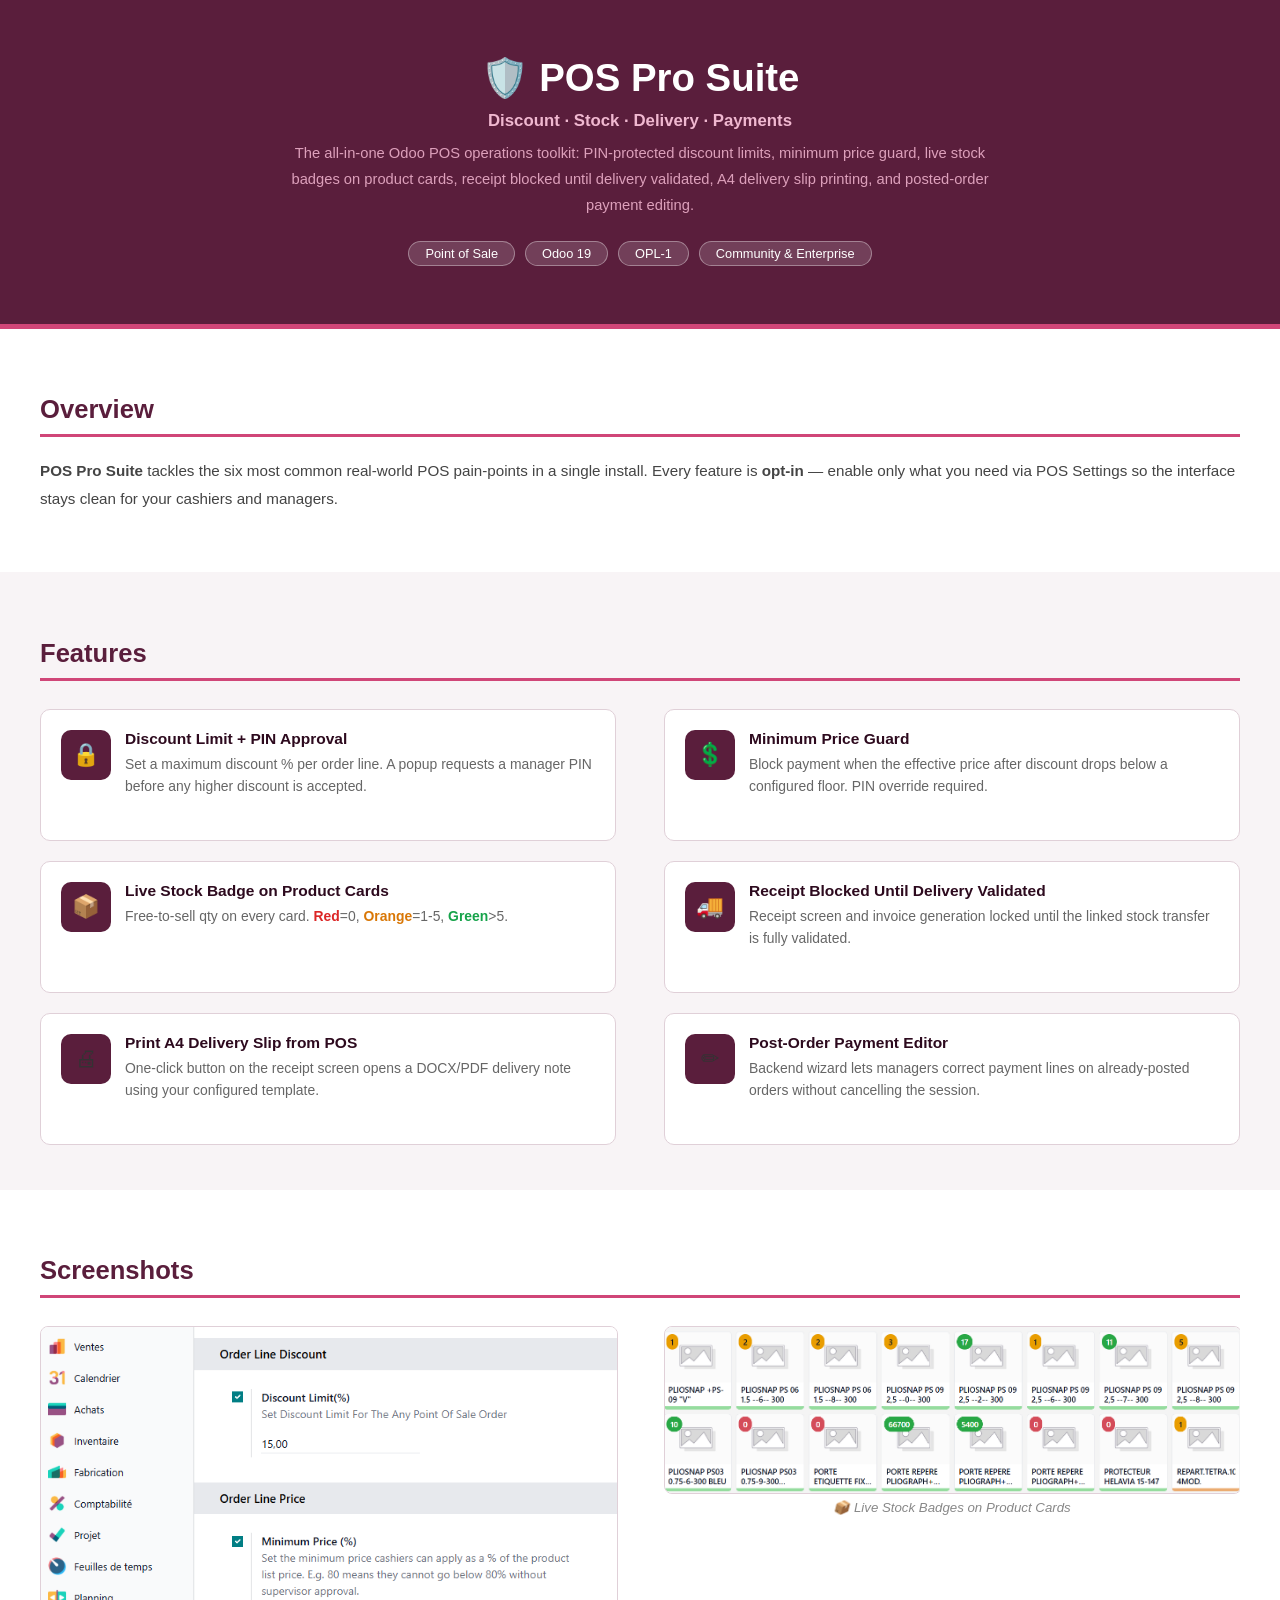
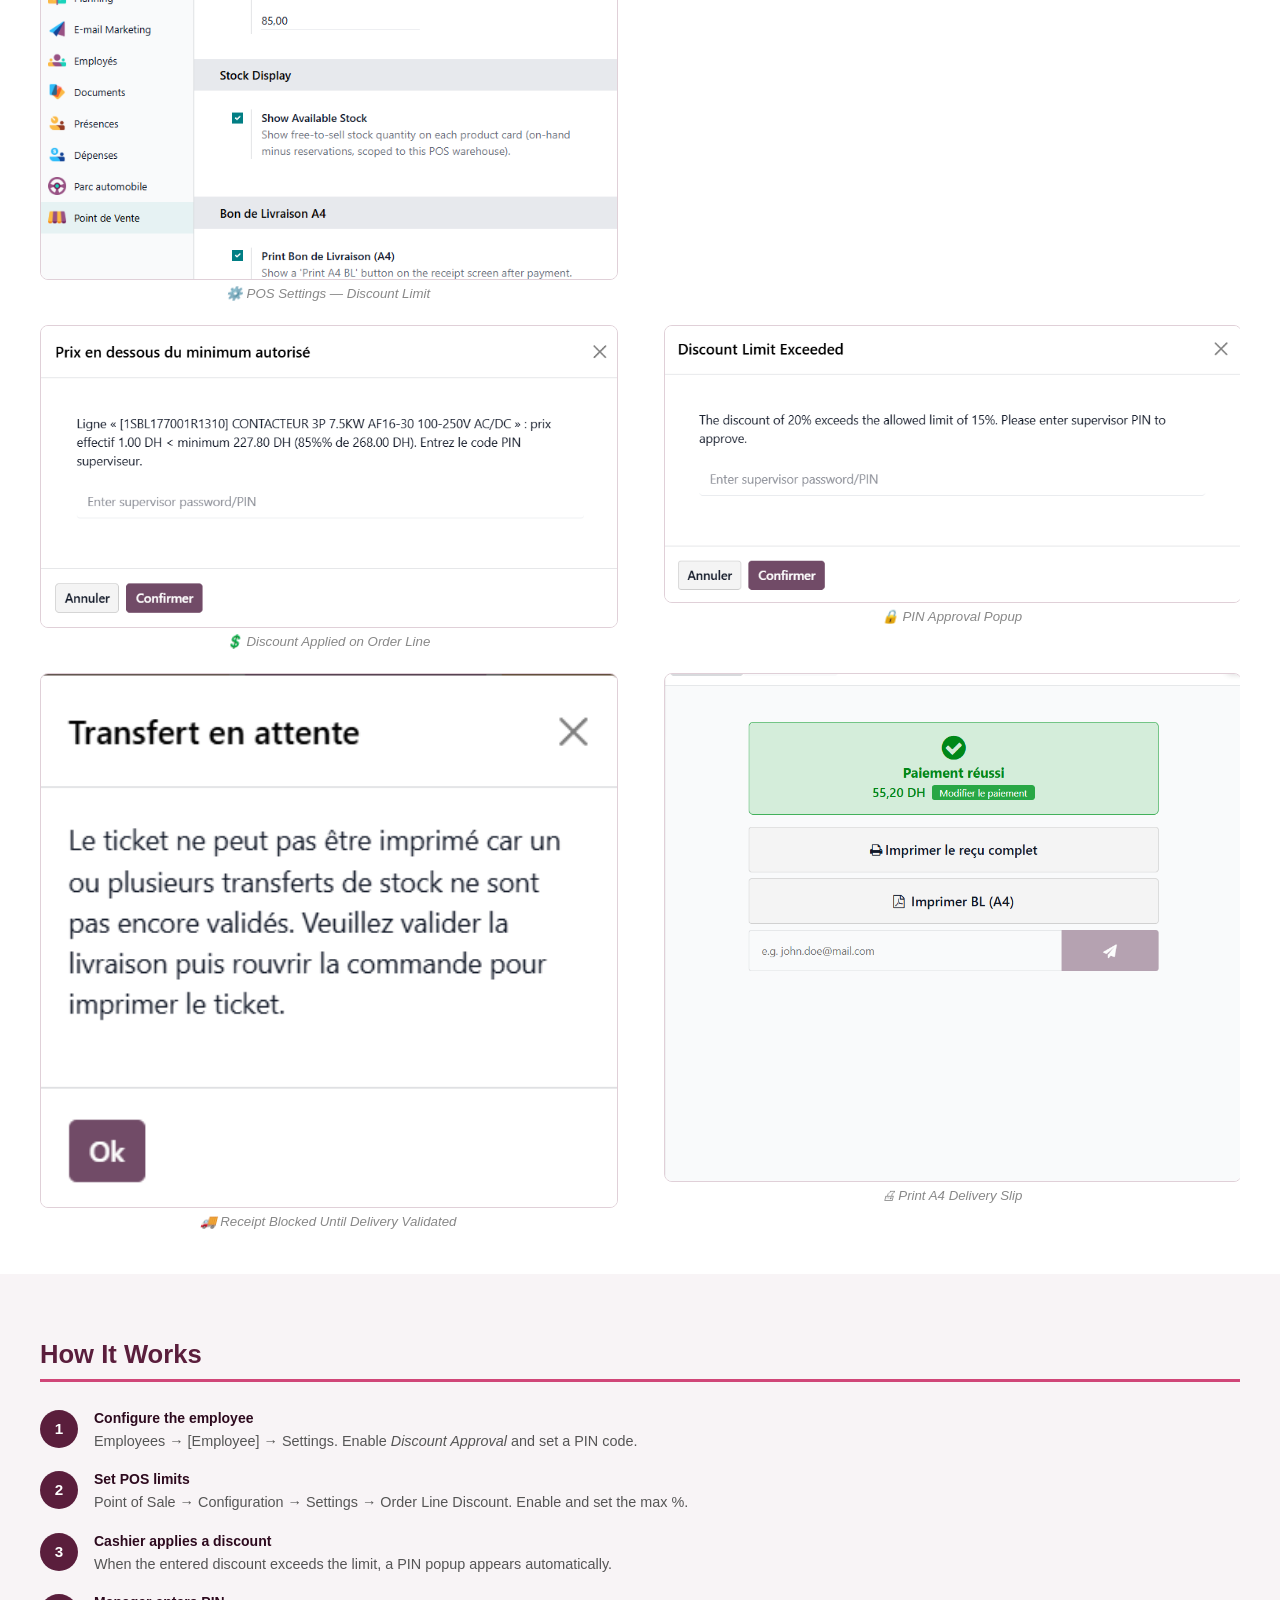
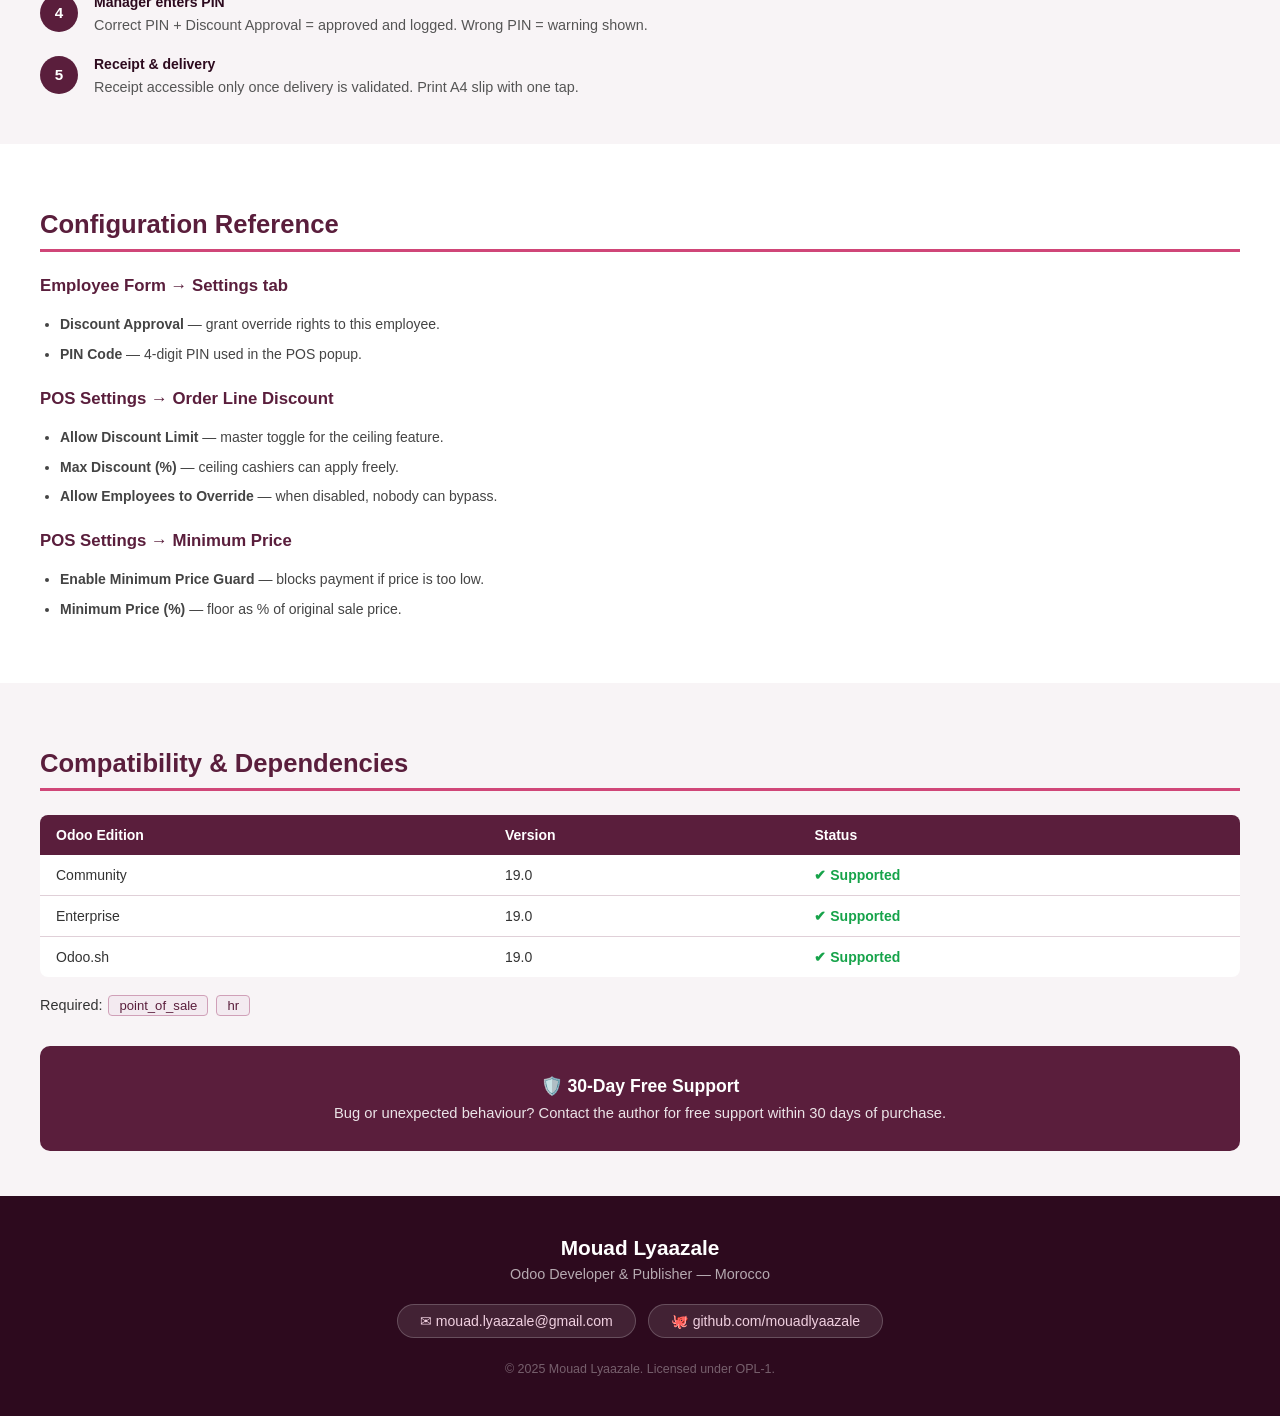
==== commit c92ff83d: "Add new Odoo 19 module: POS Pro Suite — Discount, Stock & Delivery" ====
--- a/pos_smart_discount_control/static/description/index.html
+++ b/pos_smart_discount_control/static/description/index.html
@@ -1,169 +1,27 @@
 <!DOCTYPE html>
 <html lang="en">
-<head>
-<meta charset="utf-8"/>
-<style>
-  * { box-sizing: border-box; margin: 0; padding: 0; }
-  body { font-family: Arial, Helvetica, sans-serif; color: #333; background: #fff; }
-  a { color: #714B67; }
-
-  /* ── HERO ─────────────────────────────────────────── */
-  .hero {
-    background: #5a1e3c;
-    padding: 60px 40px;
-    text-align: center;
-    border-bottom: 5px solid #d04678;
-  }
-  .hero h1 { font-size: 2.8rem; color: #fff; margin-bottom: 10px; }
-  .hero .sub { font-size: 1.1rem; color: #f0b8d0; font-weight: bold; margin-bottom: 12px; }
-  .hero .desc { font-size: .95rem; color: #dda0bb; max-width: 700px; margin: 0 auto 20px; line-height: 1.7; }
-  .badge {
-    display: inline-block;
-    background: rgba(255,255,255,.15);
-    border: 1px solid rgba(255,255,255,.35);
-    border-radius: 20px;
-    padding: 4px 16px;
-    color: #fff;
-    font-size: .82rem;
-    margin: 4px 3px;
-  }
-
-  /* ── SECTIONS ─────────────────────────────────────── */
-  .section { padding: 50px 40px; }
-  .section.alt { background: #f8f4f6; }
-  .section h2 {
-    font-size: 1.7rem;
-    color: #5a1e3c;
-    padding-bottom: 10px;
-    border-bottom: 3px solid #d04678;
-    margin-bottom: 28px;
-  }
-
-  /* ── FEATURE GRID ─────────────────────────────────── */
-  .grid { display: grid; grid-template-columns: 1fr 1fr; gap: 20px; }
-  .card {
-    background: #fff;
-    border: 1px solid #e0d0d8;
-    border-radius: 10px;
-    padding: 22px;
-    display: flex;
-    gap: 16px;
-    align-items: flex-start;
-    box-shadow: 0 2px 8px rgba(90,30,60,.07);
-  }
-  .card-icon {
-    width: 50px; height: 50px; min-width: 50px;
-    border-radius: 10px;
-    background: linear-gradient(135deg, #5a1e3c, #d04678);
-    display: flex; align-items: center; justify-content: center;
-    font-size: 1.4rem;
-  }
-  .card h3 { font-size: 1rem; color: #2d0a1e; margin-bottom: 6px; }
-  .card p  { font-size: .88rem; color: #666; line-height: 1.6; }
-
-  /* ── SCREENSHOTS ──────────────────────────────────── */
-  .screens { display: grid; grid-template-columns: 1fr 1fr; gap: 24px; }
-  .screen-item img {
-    width: 100%;
-    border-radius: 8px;
-    border: 1px solid #e0d0d8;
-    box-shadow: 0 2px 10px rgba(0,0,0,.1);
-    display: block;
-  }
-  .screen-item .cap {
-    text-align: center;
-    font-size: .85rem;
-    color: #888;
-    margin-top: 8px;
-    font-style: italic;
-  }
-
-  /* ── STEPS ────────────────────────────────────────── */
-  .step { display: flex; gap: 18px; margin-bottom: 24px; align-items: flex-start; }
-  .step-num {
-    width: 38px; height: 38px; min-width: 38px;
-    border-radius: 50%;
-    background: linear-gradient(135deg, #5a1e3c, #d04678);
-    color: #fff; font-weight: bold; font-size: 1rem;
-    display: flex; align-items: center; justify-content: center;
-    margin-top: 2px;
-  }
-  .step strong { display: block; font-size: 1rem; color: #2d0a1e; margin-bottom: 4px; }
-  .step span   { font-size: .9rem; color: #555; line-height: 1.7; }
-
-  /* ── COMPAT TABLE ─────────────────────────────────── */
-  table.compat { width: 100%; border-collapse: collapse; border-radius: 8px; overflow: hidden; }
-  table.compat thead tr { background: #5a1e3c; color: #fff; }
-  table.compat th { padding: 12px 16px; text-align: left; font-size: .95rem; }
-  table.compat td { padding: 12px 16px; border-bottom: 1px solid #eee; font-size: .9rem; }
-  table.compat tr:last-child td { border-bottom: none; }
-  .ok   { color: #16a34a; font-weight: bold; }
-  .dep-tag {
-    display: inline-block;
-    background: #f3eaf0;
-    color: #5a1e3c;
-    border-radius: 4px;
-    padding: 2px 10px;
-    font-size: .82rem;
-    margin: 2px;
-    border: 1px solid #d0a0b8;
-  }
-
-  /* ── SUPPORT BOX ──────────────────────────────────── */
-  .support-box {
-    background: linear-gradient(135deg, #5a1e3c, #d04678);
-    border-radius: 12px;
-    padding: 32px;
-    text-align: center;
-    margin-top: 32px;
-    color: #fff;
-  }
-  .support-box h3 { font-size: 1.2rem; margin-bottom: 8px; }
-  .support-box p  { font-size: .92rem; opacity: .9; }
-
-  /* ── FOOTER ───────────────────────────────────────── */
-  .footer {
-    background: #2d0a1e;
-    padding: 40px;
-    text-align: center;
-    color: #e8c8d8;
-  }
-  .footer h2 { font-size: 1.4rem; color: #fff; margin-bottom: 6px; }
-  .footer .meta { font-size: .9rem; opacity: .7; margin-bottom: 20px; }
-  .pill {
-    display: inline-block;
-    background: rgba(255,255,255,.1);
-    border: 1px solid rgba(255,255,255,.2);
-    border-radius: 24px;
-    padding: 8px 22px;
-    font-size: .88rem;
-    color: #f0d0e0;
-    margin: 4px;
-  }
-  .footer .copy { font-size: .78rem; opacity: .4; margin-top: 20px; }
-</style>
-</head>
-<body>
+<head><meta charset="utf-8"/></head>
+<body style="font-family:Arial,Helvetica,sans-serif;color:#333;margin:0;padding:0;font-size:14px;background:#fff;">
 
 <!-- ══ HERO ═══════════════════════════════════════════════════ -->
-<div class="hero">
-  <h1>&#x1F6E1;&#xFE0F; POS Pro Suite</h1>
-  <p class="sub">Discount &middot; Stock &middot; Delivery &middot; Payments</p>
-  <p class="desc">
-    The all-in-one Odoo POS operations toolkit: PIN-protected discount limits,
-    minimum price guard, live stock badges on product cards, receipt blocked until
-    delivery validated, A4 delivery slip printing, and posted-order payment editing.
+<div style="background:#5a1e3c;padding:55px 40px;text-align:center;border-bottom:5px solid #d04678;">
+  <h1 style="color:#fff;font-size:2.4rem;margin:0 0 10px;font-weight:bold;">&#x1F6E1;&#xFE0F; POS Pro Suite</h1>
+  <p style="color:#f0b8d0;font-size:1.05rem;font-weight:bold;margin:0 0 10px;">Discount &middot; Stock &middot; Delivery &middot; Payments</p>
+  <p style="color:#dda0bb;font-size:.92rem;max-width:700px;margin:0 auto 20px;line-height:1.75;">
+    The all-in-one Odoo POS operations toolkit: PIN-protected discount limits, minimum price guard,
+    live stock badges on product cards, receipt blocked until delivery validated,
+    A4 delivery slip printing, and posted-order payment editing.
   </p>
-  <span class="badge">Point of Sale</span>
-  <span class="badge">Odoo 19</span>
-  <span class="badge">OPL-1</span>
-  <span class="badge">Community &amp; Enterprise</span>
+  <span style="display:inline-block;background:rgba(255,255,255,.15);border:1px solid rgba(255,255,255,.35);border-radius:20px;padding:4px 16px;color:#fff;font-size:.8rem;margin:3px;">Point of Sale</span>
+  <span style="display:inline-block;background:rgba(255,255,255,.15);border:1px solid rgba(255,255,255,.35);border-radius:20px;padding:4px 16px;color:#fff;font-size:.8rem;margin:3px;">Odoo 19</span>
+  <span style="display:inline-block;background:rgba(255,255,255,.15);border:1px solid rgba(255,255,255,.35);border-radius:20px;padding:4px 16px;color:#fff;font-size:.8rem;margin:3px;">OPL-1</span>
+  <span style="display:inline-block;background:rgba(255,255,255,.15);border:1px solid rgba(255,255,255,.35);border-radius:20px;padding:4px 16px;color:#fff;font-size:.8rem;margin:3px;">Community &amp; Enterprise</span>
 </div>
 
 <!-- ══ OVERVIEW ════════════════════════════════════════════════ -->
-<div class="section">
-  <h2>Overview</h2>
-  <p style="line-height:1.8;font-size:.95rem;">
+<div style="padding:45px 40px;background:#fff;">
+  <h2 style="color:#5a1e3c;font-size:1.6rem;border-bottom:3px solid #d04678;padding-bottom:10px;margin-bottom:20px;">Overview</h2>
+  <p style="line-height:1.8;font-size:.95rem;color:#444;">
     <strong>POS Pro Suite</strong> tackles the six most common real-world POS pain-points in a single install.
     Every feature is <strong>opt-in</strong> — enable only what you need via POS Settings so the interface
     stays clean for your cashiers and managers.
@@ -171,201 +29,206 @@
 </div>
 
 <!-- ══ FEATURES ════════════════════════════════════════════════ -->
-<div class="section alt">
-  <h2>Features</h2>
-  <div class="grid">
-
-    <div class="card">
-      <div class="card-icon">&#x1F512;</div>
-      <div>
-        <h3>Discount Limit + PIN Approval</h3>
-        <p>Set a maximum discount % per order line. A popup requests a manager PIN before any higher discount is accepted.</p>
-      </div>
-    </div>
-
-    <div class="card">
-      <div class="card-icon">&#x1F4B2;</div>
-      <div>
-        <h3>Minimum Price Guard</h3>
-        <p>Block payment when the effective price after discount drops below a configured floor. PIN override required.</p>
-      </div>
-    </div>
-
-    <div class="card">
-      <div class="card-icon">&#x1F4E6;</div>
-      <div>
-        <h3>Live Stock Badge on Product Cards</h3>
-        <p>Free-to-sell qty shown on every product card in real time. <span style="color:#dc2626;font-weight:bold;">Red</span> = 0, <span style="color:#d97706;font-weight:bold;">Orange</span> = 1&ndash;5, <span style="color:#16a34a;font-weight:bold;">Green</span> &gt; 5.</p>
-      </div>
-    </div>
-
-    <div class="card">
-      <div class="card-icon">&#x1F69A;</div>
-      <div>
-        <h3>Receipt Blocked Until Delivery Validated</h3>
-        <p>Receipt screen and invoice generation are locked until the linked stock transfer is fully validated — no more forgotten deliveries.</p>
-      </div>
-    </div>
-
-    <div class="card">
-      <div class="card-icon">&#x1F5A8;</div>
-      <div>
-        <h3>Print A4 Delivery Slip from POS</h3>
-        <p>One-click button on the receipt screen opens a DOCX/PDF delivery note in a new tab using your configured template.</p>
-      </div>
-    </div>
-
-    <div class="card">
-      <div class="card-icon">&#x270F;</div>
-      <div>
-        <h3>Post-Order Payment Editor</h3>
-        <p>A backend wizard lets managers correct or reassign payment lines on already-posted POS orders without cancelling the session.</p>
-      </div>
-    </div>
-
-  </div>
+<div style="padding:45px 40px;background:#f8f4f6;">
+  <h2 style="color:#5a1e3c;font-size:1.6rem;border-bottom:3px solid #d04678;padding-bottom:10px;margin-bottom:28px;">Features</h2>
+
+  <!-- Row 1 -->
+  <div style="overflow:hidden;margin-bottom:20px;">
+    <div style="float:left;width:48%;margin-right:2%;">
+      <div style="background:#fff;border:1px solid #e0d0d8;border-radius:10px;padding:20px;min-height:90px;overflow:hidden;">
+        <div style="float:left;width:50px;height:50px;border-radius:10px;background:#5a1e3c;text-align:center;line-height:50px;font-size:1.4rem;margin-right:14px;">&#x1F512;</div>
+        <div style="overflow:hidden;">
+          <strong style="display:block;color:#2d0a1e;margin-bottom:5px;font-size:.97rem;">Discount Limit + PIN Approval</strong>
+          <span style="font-size:.87rem;color:#666;line-height:1.6;">Set a maximum discount % per order line. A popup requests a manager PIN before any higher discount is accepted.</span>
+        </div>
+      </div>
+    </div>
+    <div style="float:left;width:48%;margin-left:2%;">
+      <div style="background:#fff;border:1px solid #e0d0d8;border-radius:10px;padding:20px;min-height:90px;overflow:hidden;">
+        <div style="float:left;width:50px;height:50px;border-radius:10px;background:#5a1e3c;text-align:center;line-height:50px;font-size:1.4rem;margin-right:14px;">&#x1F4B2;</div>
+        <div style="overflow:hidden;">
+          <strong style="display:block;color:#2d0a1e;margin-bottom:5px;font-size:.97rem;">Minimum Price Guard</strong>
+          <span style="font-size:.87rem;color:#666;line-height:1.6;">Block payment when the effective price after discount drops below a configured floor. PIN override required.</span>
+        </div>
+      </div>
+    </div>
+  </div>
+
+  <!-- Row 2 -->
+  <div style="overflow:hidden;margin-bottom:20px;">
+    <div style="float:left;width:48%;margin-right:2%;">
+      <div style="background:#fff;border:1px solid #e0d0d8;border-radius:10px;padding:20px;min-height:90px;overflow:hidden;">
+        <div style="float:left;width:50px;height:50px;border-radius:10px;background:#5a1e3c;text-align:center;line-height:50px;font-size:1.4rem;margin-right:14px;">&#x1F4E6;</div>
+        <div style="overflow:hidden;">
+          <strong style="display:block;color:#2d0a1e;margin-bottom:5px;font-size:.97rem;">Live Stock Badge on Product Cards</strong>
+          <span style="font-size:.87rem;color:#666;line-height:1.6;">Free-to-sell qty on every card. <span style="color:#dc2626;font-weight:bold;">Red</span>=0, <span style="color:#d97706;font-weight:bold;">Orange</span>=1-5, <span style="color:#16a34a;font-weight:bold;">Green</span>&gt;5.</span>
+        </div>
+      </div>
+    </div>
+    <div style="float:left;width:48%;margin-left:2%;">
+      <div style="background:#fff;border:1px solid #e0d0d8;border-radius:10px;padding:20px;min-height:90px;overflow:hidden;">
+        <div style="float:left;width:50px;height:50px;border-radius:10px;background:#5a1e3c;text-align:center;line-height:50px;font-size:1.4rem;margin-right:14px;">&#x1F69A;</div>
+        <div style="overflow:hidden;">
+          <strong style="display:block;color:#2d0a1e;margin-bottom:5px;font-size:.97rem;">Receipt Blocked Until Delivery Validated</strong>
+          <span style="font-size:.87rem;color:#666;line-height:1.6;">Receipt screen and invoice generation locked until the linked stock transfer is fully validated.</span>
+        </div>
+      </div>
+    </div>
+  </div>
+
+  <!-- Row 3 -->
+  <div style="overflow:hidden;">
+    <div style="float:left;width:48%;margin-right:2%;">
+      <div style="background:#fff;border:1px solid #e0d0d8;border-radius:10px;padding:20px;min-height:90px;overflow:hidden;">
+        <div style="float:left;width:50px;height:50px;border-radius:10px;background:#5a1e3c;text-align:center;line-height:50px;font-size:1.4rem;margin-right:14px;">&#x1F5A8;</div>
+        <div style="overflow:hidden;">
+          <strong style="display:block;color:#2d0a1e;margin-bottom:5px;font-size:.97rem;">Print A4 Delivery Slip from POS</strong>
+          <span style="font-size:.87rem;color:#666;line-height:1.6;">One-click button on the receipt screen opens a DOCX/PDF delivery note using your configured template.</span>
+        </div>
+      </div>
+    </div>
+    <div style="float:left;width:48%;margin-left:2%;">
+      <div style="background:#fff;border:1px solid #e0d0d8;border-radius:10px;padding:20px;min-height:90px;overflow:hidden;">
+        <div style="float:left;width:50px;height:50px;border-radius:10px;background:#5a1e3c;text-align:center;line-height:50px;font-size:1.4rem;margin-right:14px;">&#x270F;</div>
+        <div style="overflow:hidden;">
+          <strong style="display:block;color:#2d0a1e;margin-bottom:5px;font-size:.97rem;">Post-Order Payment Editor</strong>
+          <span style="font-size:.87rem;color:#666;line-height:1.6;">Backend wizard lets managers correct payment lines on already-posted orders without cancelling the session.</span>
+        </div>
+      </div>
+    </div>
+  </div>
+
 </div>
 
 <!-- ══ SCREENSHOTS ══════════════════════════════════════════════ -->
-<div class="section">
-  <h2>Screenshots</h2>
-  <div class="screens">
-
-    <div class="screen-item">
-      <img src="setting%20image.png" alt="POS Settings"/>
-      <p class="cap">&#x2699;&#xFE0F; POS Settings &mdash; Discount Limit Configuration</p>
-    </div>
-
-    <div class="screen-item">
-      <img src="card%20stock%20show.png" alt="Stock badges on product cards"/>
-      <p class="cap">&#x1F4E6; Live Stock Badges on Product Cards</p>
-    </div>
-
-    <div class="screen-item">
-      <img src="price%20discount.png" alt="Discount on order line"/>
-      <p class="cap">&#x1F4B2; Discount Applied on Order Line</p>
-    </div>
-
-    <div class="screen-item">
-      <img src="discount%20limit%20exeeded.png" alt="PIN popup"/>
-      <p class="cap">&#x1F512; PIN Approval Popup (limit exceeded)</p>
-    </div>
-
-    <div class="screen-item">
-      <img src="error%20message%20if%20transfer%20not%20validated.png" alt="Receipt blocked"/>
-      <p class="cap">&#x1F69A; Receipt Blocked Until Delivery Validated</p>
-    </div>
-
-    <div class="screen-item">
-      <img src="print%20a4.png" alt="Print A4 delivery slip"/>
-      <p class="cap">&#x1F5A8; Print A4 Delivery Slip from Receipt Screen</p>
-    </div>
-
-  </div>
+<div style="padding:45px 40px;background:#fff;">
+  <h2 style="color:#5a1e3c;font-size:1.6rem;border-bottom:3px solid #d04678;padding-bottom:10px;margin-bottom:28px;">Screenshots</h2>
+
+  <div style="overflow:hidden;margin-bottom:24px;">
+    <div style="float:left;width:48%;margin-right:2%;">
+      <img src="setting%20image.png" alt="POS Settings" style="width:100%;border-radius:8px;border:1px solid #e0d0d8;display:block;"/>
+      <p style="text-align:center;font-size:.83rem;color:#888;margin:6px 0 0;font-style:italic;">&#x2699;&#xFE0F; POS Settings &mdash; Discount Limit</p>
+    </div>
+    <div style="float:left;width:48%;margin-left:2%;">
+      <img src="card%20stock%20show.png" alt="Stock badges" style="width:100%;border-radius:8px;border:1px solid #e0d0d8;display:block;"/>
+      <p style="text-align:center;font-size:.83rem;color:#888;margin:6px 0 0;font-style:italic;">&#x1F4E6; Live Stock Badges on Product Cards</p>
+    </div>
+  </div>
+
+  <div style="overflow:hidden;margin-bottom:24px;">
+    <div style="float:left;width:48%;margin-right:2%;">
+      <img src="price%20discount.png" alt="Discount on order line" style="width:100%;border-radius:8px;border:1px solid #e0d0d8;display:block;"/>
+      <p style="text-align:center;font-size:.83rem;color:#888;margin:6px 0 0;font-style:italic;">&#x1F4B2; Discount Applied on Order Line</p>
+    </div>
+    <div style="float:left;width:48%;margin-left:2%;">
+      <img src="discount%20limit%20exeeded.png" alt="PIN popup" style="width:100%;border-radius:8px;border:1px solid #e0d0d8;display:block;"/>
+      <p style="text-align:center;font-size:.83rem;color:#888;margin:6px 0 0;font-style:italic;">&#x1F512; PIN Approval Popup</p>
+    </div>
+  </div>
+
+  <div style="overflow:hidden;">
+    <div style="float:left;width:48%;margin-right:2%;">
+      <img src="error%20message%20if%20transfer%20not%20validated.png" alt="Receipt blocked" style="width:100%;border-radius:8px;border:1px solid #e0d0d8;display:block;"/>
+      <p style="text-align:center;font-size:.83rem;color:#888;margin:6px 0 0;font-style:italic;">&#x1F69A; Receipt Blocked Until Delivery Validated</p>
+    </div>
+    <div style="float:left;width:48%;margin-left:2%;">
+      <img src="print%20a4.png" alt="Print A4 slip" style="width:100%;border-radius:8px;border:1px solid #e0d0d8;display:block;"/>
+      <p style="text-align:center;font-size:.83rem;color:#888;margin:6px 0 0;font-style:italic;">&#x1F5A8; Print A4 Delivery Slip</p>
+    </div>
+  </div>
+
 </div>
 
 <!-- ══ HOW IT WORKS ═════════════════════════════════════════════ -->
-<div class="section alt">
-  <h2>How It Works</h2>
-
-  <div class="step">
-    <div class="step-num">1</div>
-    <div>
-      <strong>Configure the employee</strong>
-      <span>Employees &rarr; [Employee] &rarr; Settings. Enable <em>Discount Approval</em> and set a PIN code. Only employees with both fields configured can authorise overrides.</span>
-    </div>
-  </div>
-
-  <div class="step">
-    <div class="step-num">2</div>
-    <div>
-      <strong>Set POS limits</strong>
-      <span>Point of Sale &rarr; Configuration &rarr; Settings &rarr; Order Line Discount. Enable the discount limit and enter the maximum % a cashier may apply freely.</span>
-    </div>
-  </div>
-
-  <div class="step">
-    <div class="step-num">3</div>
-    <div>
-      <strong>Cashier applies a discount</strong>
-      <span>When the entered discount exceeds the limit, a PIN popup appears automatically on screen.</span>
-    </div>
-  </div>
-
-  <div class="step">
-    <div class="step-num">4</div>
-    <div>
-      <strong>Manager enters PIN</strong>
-      <span>If the PIN matches an employee with Discount Approval, the discount is applied and logged under their name. Otherwise a warning is shown.</span>
-    </div>
-  </div>
-
-  <div class="step">
-    <div class="step-num">5</div>
-    <div>
-      <strong>Receipt &amp; delivery</strong>
-      <span>After payment, the receipt screen stays accessible only once the delivery is validated. Print the A4 slip with one tap.</span>
-    </div>
-  </div>
+<div style="padding:45px 40px;background:#f8f4f6;">
+  <h2 style="color:#5a1e3c;font-size:1.6rem;border-bottom:3px solid #d04678;padding-bottom:10px;margin-bottom:28px;">How It Works</h2>
+
+  <div style="overflow:hidden;margin-bottom:18px;">
+    <div style="float:left;width:38px;height:38px;border-radius:50%;background:#5a1e3c;color:#fff;text-align:center;line-height:38px;font-weight:bold;font-size:.95rem;margin-right:16px;">1</div>
+    <div style="overflow:hidden;"><strong style="display:block;color:#2d0a1e;margin-bottom:3px;">Configure the employee</strong><span style="font-size:.9rem;color:#555;line-height:1.7;">Employees &rarr; [Employee] &rarr; Settings. Enable <em>Discount Approval</em> and set a PIN code.</span></div>
+  </div>
+
+  <div style="overflow:hidden;margin-bottom:18px;">
+    <div style="float:left;width:38px;height:38px;border-radius:50%;background:#5a1e3c;color:#fff;text-align:center;line-height:38px;font-weight:bold;font-size:.95rem;margin-right:16px;">2</div>
+    <div style="overflow:hidden;"><strong style="display:block;color:#2d0a1e;margin-bottom:3px;">Set POS limits</strong><span style="font-size:.9rem;color:#555;line-height:1.7;">Point of Sale &rarr; Configuration &rarr; Settings &rarr; Order Line Discount. Enable and set the max %.</span></div>
+  </div>
+
+  <div style="overflow:hidden;margin-bottom:18px;">
+    <div style="float:left;width:38px;height:38px;border-radius:50%;background:#5a1e3c;color:#fff;text-align:center;line-height:38px;font-weight:bold;font-size:.95rem;margin-right:16px;">3</div>
+    <div style="overflow:hidden;"><strong style="display:block;color:#2d0a1e;margin-bottom:3px;">Cashier applies a discount</strong><span style="font-size:.9rem;color:#555;line-height:1.7;">When the entered discount exceeds the limit, a PIN popup appears automatically.</span></div>
+  </div>
+
+  <div style="overflow:hidden;margin-bottom:18px;">
+    <div style="float:left;width:38px;height:38px;border-radius:50%;background:#5a1e3c;color:#fff;text-align:center;line-height:38px;font-weight:bold;font-size:.95rem;margin-right:16px;">4</div>
+    <div style="overflow:hidden;"><strong style="display:block;color:#2d0a1e;margin-bottom:3px;">Manager enters PIN</strong><span style="font-size:.9rem;color:#555;line-height:1.7;">Correct PIN + Discount Approval = approved and logged. Wrong PIN = warning shown.</span></div>
+  </div>
+
+  <div style="overflow:hidden;">
+    <div style="float:left;width:38px;height:38px;border-radius:50%;background:#5a1e3c;color:#fff;text-align:center;line-height:38px;font-weight:bold;font-size:.95rem;margin-right:16px;">5</div>
+    <div style="overflow:hidden;"><strong style="display:block;color:#2d0a1e;margin-bottom:3px;">Receipt &amp; delivery</strong><span style="font-size:.9rem;color:#555;line-height:1.7;">Receipt accessible only once delivery is validated. Print A4 slip with one tap.</span></div>
+  </div>
+
 </div>
 
 <!-- ══ CONFIGURATION ════════════════════════════════════════════ -->
-<div class="section">
-  <h2>Configuration Reference</h2>
-
-  <h3 style="color:#5a1e3c;margin:20px 0 8px;">Employee Form &rarr; Settings tab</h3>
-  <ul style="line-height:2;padding-left:20px;color:#444;">
+<div style="padding:45px 40px;background:#fff;">
+  <h2 style="color:#5a1e3c;font-size:1.6rem;border-bottom:3px solid #d04678;padding-bottom:10px;margin-bottom:24px;">Configuration Reference</h2>
+
+  <h3 style="color:#5a1e3c;font-size:1.05rem;margin:0 0 8px;">Employee Form &rarr; Settings tab</h3>
+  <ul style="line-height:2.1;padding-left:20px;color:#444;margin-bottom:20px;">
     <li><strong>Discount Approval</strong> &mdash; grant override rights to this employee.</li>
     <li><strong>PIN Code</strong> &mdash; 4-digit PIN used in the POS popup.</li>
   </ul>
 
-  <h3 style="color:#5a1e3c;margin:20px 0 8px;">POS Settings &rarr; Order Line Discount</h3>
-  <ul style="line-height:2;padding-left:20px;color:#444;">
-    <li><strong>Allow Discount Limit</strong> &mdash; master toggle for the discount ceiling feature.</li>
-    <li><strong>Max Discount (%)</strong> &mdash; ceiling cashiers can freely apply.</li>
-    <li><strong>Allow Employees to Override</strong> &mdash; when disabled, nobody can bypass even with a PIN.</li>
+  <h3 style="color:#5a1e3c;font-size:1.05rem;margin:0 0 8px;">POS Settings &rarr; Order Line Discount</h3>
+  <ul style="line-height:2.1;padding-left:20px;color:#444;margin-bottom:20px;">
+    <li><strong>Allow Discount Limit</strong> &mdash; master toggle for the ceiling feature.</li>
+    <li><strong>Max Discount (%)</strong> &mdash; ceiling cashiers can apply freely.</li>
+    <li><strong>Allow Employees to Override</strong> &mdash; when disabled, nobody can bypass.</li>
   </ul>
 
-  <h3 style="color:#5a1e3c;margin:20px 0 8px;">POS Settings &rarr; Minimum Price</h3>
-  <ul style="line-height:2;padding-left:20px;color:#444;">
-    <li><strong>Enable Minimum Price Guard</strong> &mdash; blocks payment if price drops below the floor.</li>
-    <li><strong>Minimum Price (%)</strong> &mdash; floor expressed as % of the original sale price.</li>
+  <h3 style="color:#5a1e3c;font-size:1.05rem;margin:0 0 8px;">POS Settings &rarr; Minimum Price</h3>
+  <ul style="line-height:2.1;padding-left:20px;color:#444;">
+    <li><strong>Enable Minimum Price Guard</strong> &mdash; blocks payment if price is too low.</li>
+    <li><strong>Minimum Price (%)</strong> &mdash; floor as % of original sale price.</li>
   </ul>
 </div>
 
 <!-- ══ COMPATIBILITY ════════════════════════════════════════════ -->
-<div class="section alt">
-  <h2>Compatibility &amp; Dependencies</h2>
-
-  <table class="compat">
+<div style="padding:45px 40px;background:#f8f4f6;">
+  <h2 style="color:#5a1e3c;font-size:1.6rem;border-bottom:3px solid #d04678;padding-bottom:10px;margin-bottom:24px;">Compatibility &amp; Dependencies</h2>
+
+  <table width="100%" cellpadding="12" cellspacing="0" style="border-collapse:collapse;border-radius:8px;overflow:hidden;">
     <thead>
-      <tr><th>Odoo Edition</th><th>Version</th><th>Status</th></tr>
+      <tr style="background:#5a1e3c;color:#fff;">
+        <th style="padding:12px 16px;text-align:left;">Odoo Edition</th>
+        <th style="padding:12px 16px;text-align:left;">Version</th>
+        <th style="padding:12px 16px;text-align:left;">Status</th>
+      </tr>
     </thead>
     <tbody>
-      <tr><td>Community</td><td>19.0</td><td class="ok">&#x2714; Supported</td></tr>
-      <tr><td>Enterprise</td><td>19.0</td><td class="ok">&#x2714; Supported</td></tr>
-      <tr><td>Odoo.sh</td><td>19.0</td><td class="ok">&#x2714; Supported</td></tr>
+      <tr style="border-bottom:1px solid #e0d0d8;background:#fff;"><td style="padding:12px 16px;">Community</td><td style="padding:12px 16px;">19.0</td><td style="padding:12px 16px;color:#16a34a;font-weight:bold;">&#x2714; Supported</td></tr>
+      <tr style="border-bottom:1px solid #e0d0d8;background:#fff;"><td style="padding:12px 16px;">Enterprise</td><td style="padding:12px 16px;">19.0</td><td style="padding:12px 16px;color:#16a34a;font-weight:bold;">&#x2714; Supported</td></tr>
+      <tr style="background:#fff;"><td style="padding:12px 16px;">Odoo.sh</td><td style="padding:12px 16px;">19.0</td><td style="padding:12px 16px;color:#16a34a;font-weight:bold;">&#x2714; Supported</td></tr>
     </tbody>
   </table>
 
-  <p style="margin-top:18px;font-size:.9rem;">
-    Required modules: <span class="dep-tag">point_of_sale</span> <span class="dep-tag">hr</span>
-  </p>
-  <p style="color:#888;font-size:.85rem;margin-top:6px;">No third-party Python packages required.</p>
-
-  <div class="support-box">
-    <h3>&#x1F6E1;&#xFE0F; 30-Day Free Support</h3>
-    <p>Bug or unexpected behaviour? Contact the author directly for free support within 30 days of purchase.</p>
+  <p style="margin-top:16px;font-size:.9rem;">Required: <span style="display:inline-block;background:#f3eaf0;color:#5a1e3c;border:1px solid #d0a0b8;border-radius:4px;padding:2px 10px;font-size:.82rem;margin:2px;">point_of_sale</span> <span style="display:inline-block;background:#f3eaf0;color:#5a1e3c;border:1px solid #d0a0b8;border-radius:4px;padding:2px 10px;font-size:.82rem;margin:2px;">hr</span></p>
+
+  <!-- Support box -->
+  <div style="background:#5a1e3c;border-radius:10px;padding:30px;text-align:center;margin-top:28px;">
+    <h3 style="color:#fff;margin:0 0 8px;font-size:1.1rem;">&#x1F6E1;&#xFE0F; 30-Day Free Support</h3>
+    <p style="color:rgba(255,255,255,.88);margin:0;font-size:.92rem;">Bug or unexpected behaviour? Contact the author for free support within 30 days of purchase.</p>
   </div>
 </div>
 
 <!-- ══ FOOTER ══════════════════════════════════════════════════ -->
-<div class="footer">
-  <h2>Mouad Lyaazale</h2>
-  <p class="meta">Odoo Developer &amp; Publisher &mdash; Morocco</p>
-  <span class="pill">&#x2709; mouad.lyaazale@gmail.com</span>
-  <span class="pill">&#x1F419; github.com/mouadlyaazale</span>
-  <p class="copy">&#169; 2025 Mouad Lyaazale. Licensed under OPL-1.</p>
+<div style="background:#2d0a1e;padding:40px;text-align:center;">
+  <h2 style="color:#fff;font-size:1.3rem;margin:0 0 6px;">Mouad Lyaazale</h2>
+  <p style="color:rgba(255,255,255,.65);font-size:.9rem;margin:0 0 18px;">Odoo Developer &amp; Publisher &mdash; Morocco</p>
+  <span style="display:inline-block;background:rgba(255,255,255,.1);border:1px solid rgba(255,255,255,.2);border-radius:24px;padding:8px 22px;color:#f0d0e0;font-size:.88rem;margin:4px;">&#x2709; mouad.lyaazale@gmail.com</span>
+  <span style="display:inline-block;background:rgba(255,255,255,.1);border:1px solid rgba(255,255,255,.2);border-radius:24px;padding:8px 22px;color:#f0d0e0;font-size:.88rem;margin:4px;">&#x1F419; github.com/mouadlyaazale</span>
+  <p style="color:rgba(255,255,255,.35);font-size:.78rem;margin:20px 0 0;">&#169; 2025 Mouad Lyaazale. Licensed under OPL-1.</p>
 </div>
 
 </body>
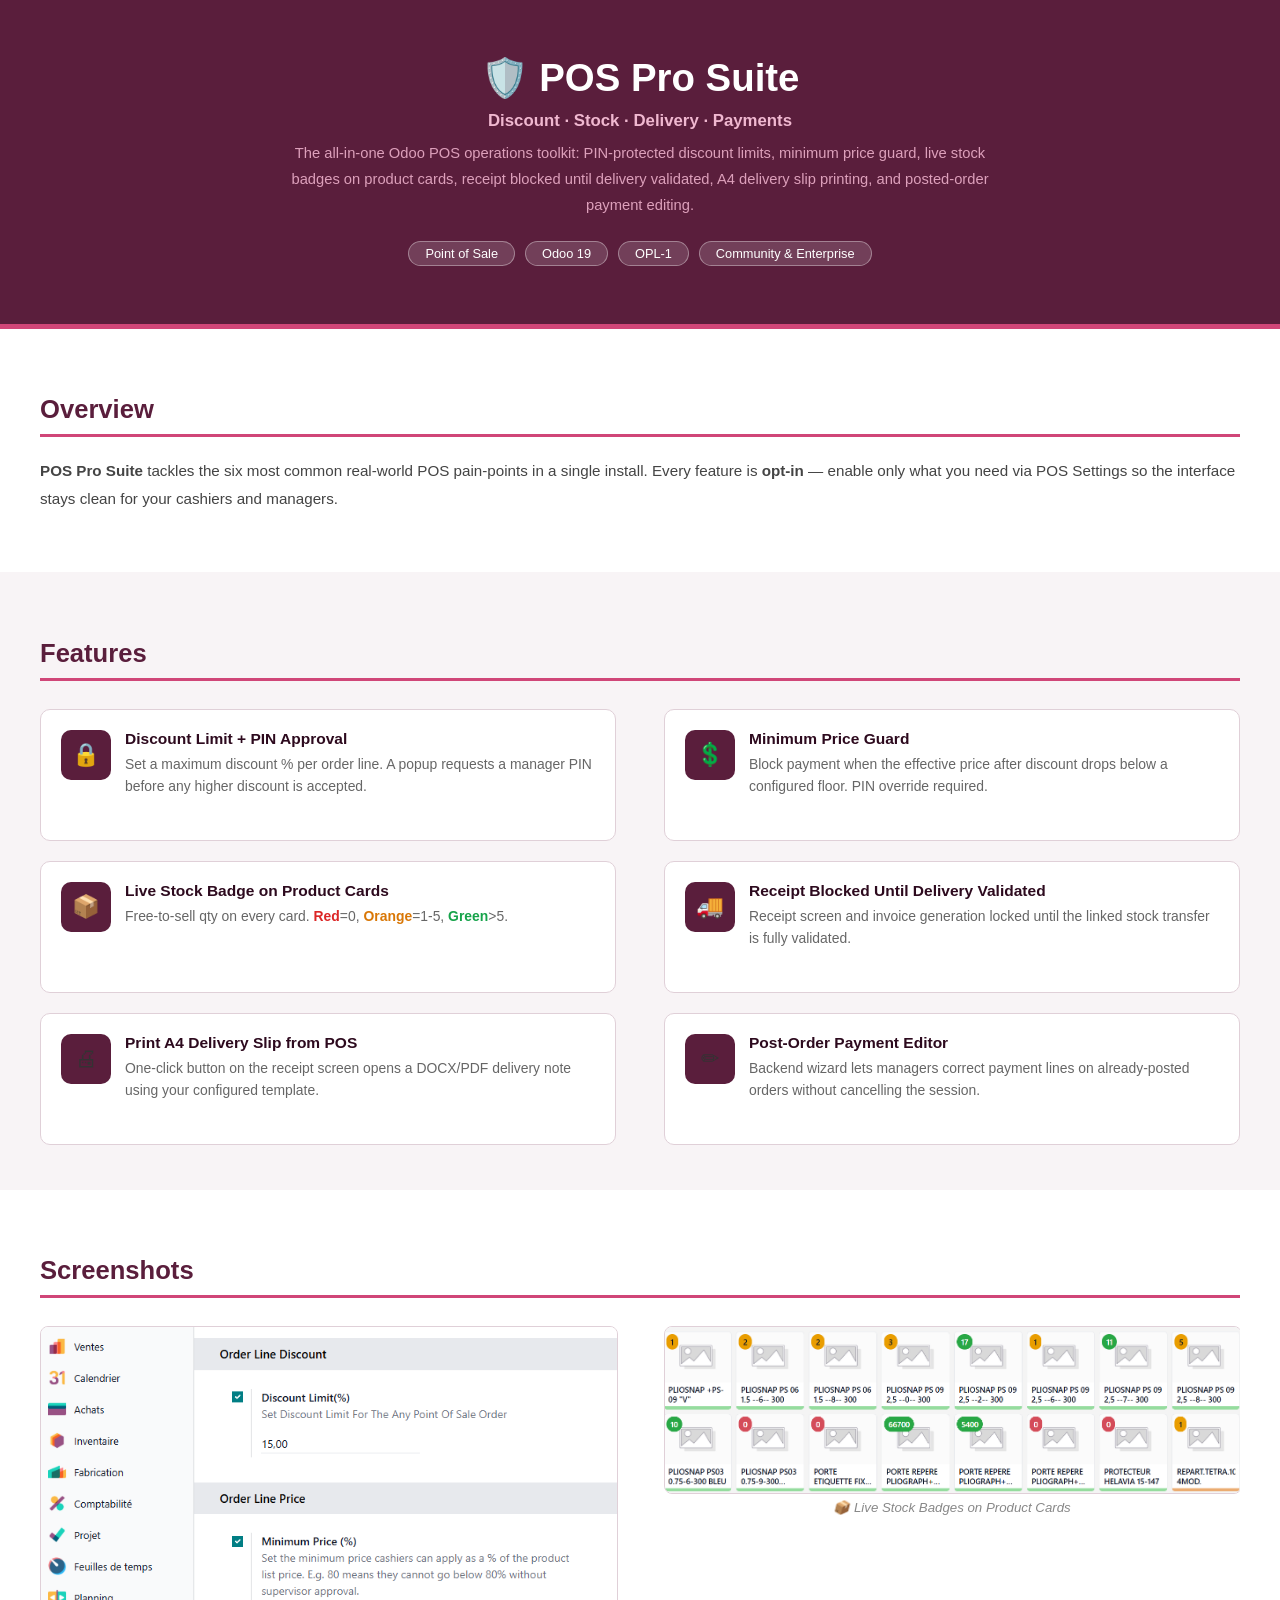
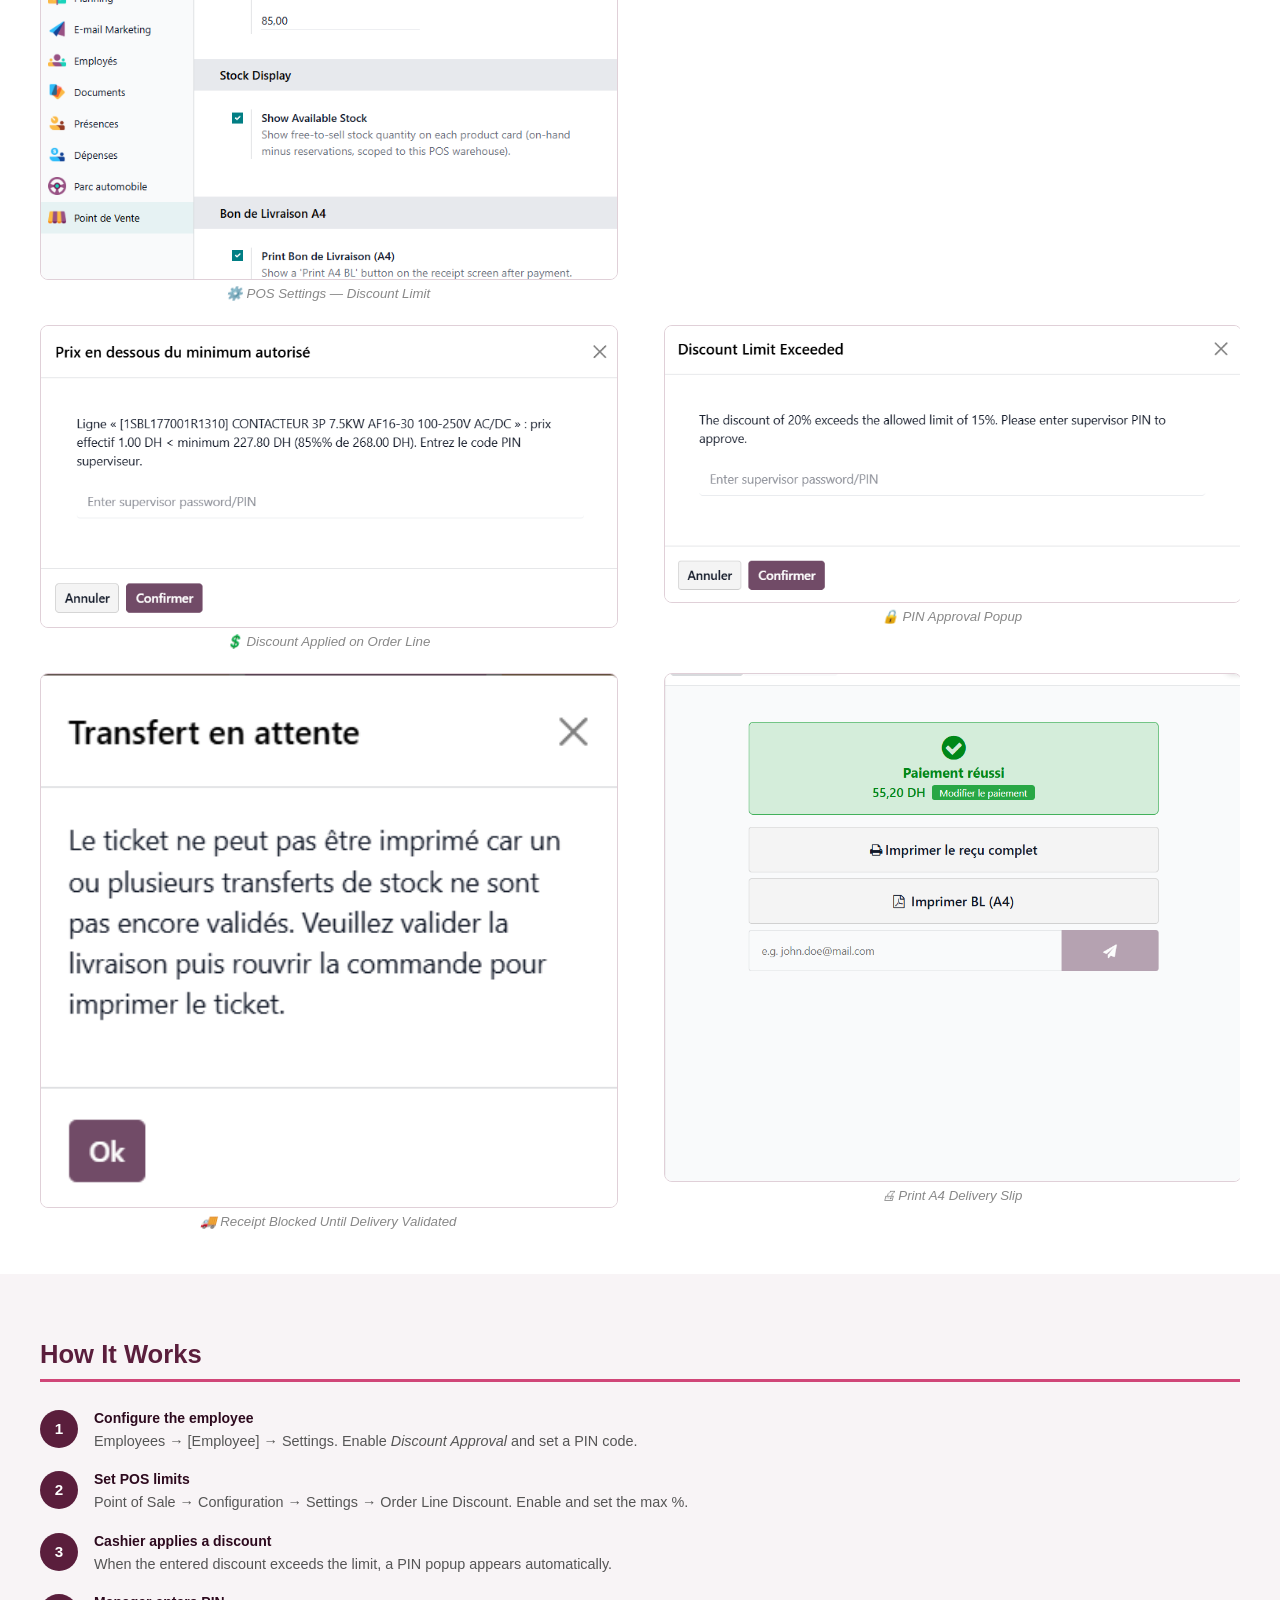
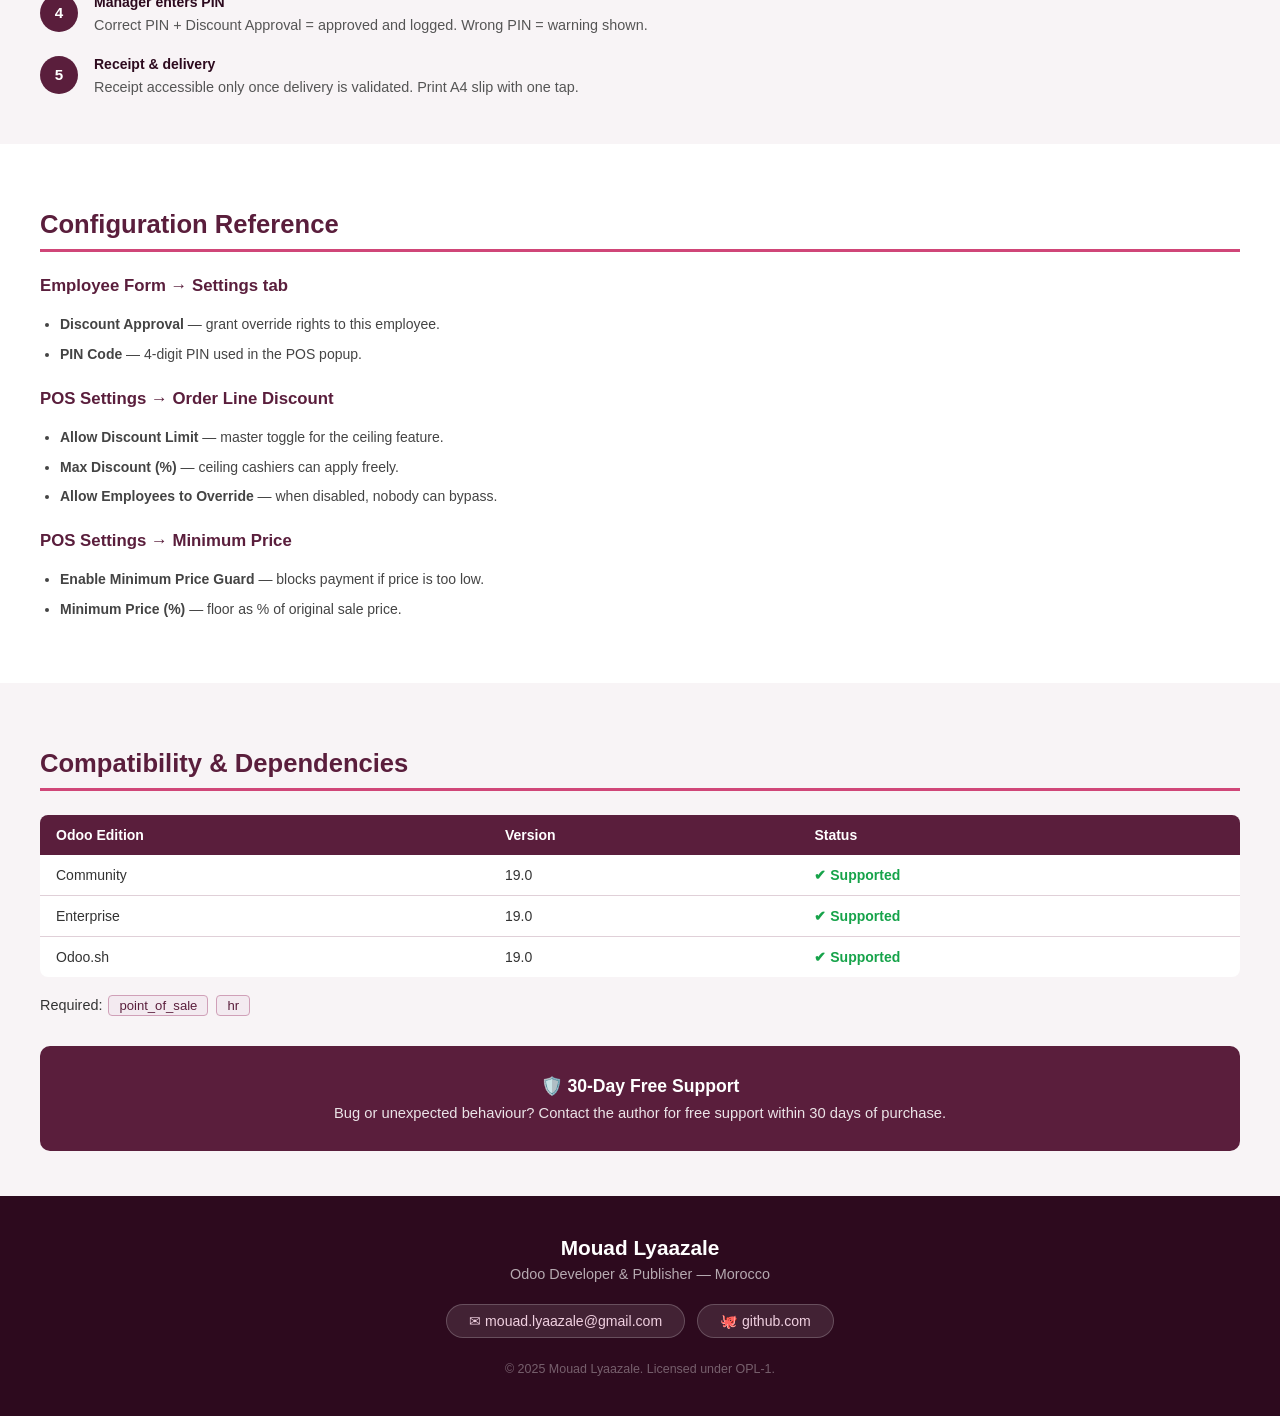
==== commit 65b25317: "Update GitHub link in index.html" ====
--- a/pos_smart_discount_control/static/description/index.html
+++ b/pos_smart_discount_control/static/description/index.html
@@ -227,7 +227,7 @@
   <h2 style="color:#fff;font-size:1.3rem;margin:0 0 6px;">Mouad Lyaazale</h2>
   <p style="color:rgba(255,255,255,.65);font-size:.9rem;margin:0 0 18px;">Odoo Developer &amp; Publisher &mdash; Morocco</p>
   <span style="display:inline-block;background:rgba(255,255,255,.1);border:1px solid rgba(255,255,255,.2);border-radius:24px;padding:8px 22px;color:#f0d0e0;font-size:.88rem;margin:4px;">&#x2709; mouad.lyaazale@gmail.com</span>
-  <span style="display:inline-block;background:rgba(255,255,255,.1);border:1px solid rgba(255,255,255,.2);border-radius:24px;padding:8px 22px;color:#f0d0e0;font-size:.88rem;margin:4px;">&#x1F419; github.com/mouadlyaazale</span>
+  <span style="display:inline-block;background:rgba(255,255,255,.1);border:1px solid rgba(255,255,255,.2);border-radius:24px;padding:8px 22px;color:#f0d0e0;font-size:.88rem;margin:4px;">&#x1F419; github.com</span>
   <p style="color:rgba(255,255,255,.35);font-size:.78rem;margin:20px 0 0;">&#169; 2025 Mouad Lyaazale. Licensed under OPL-1.</p>
 </div>
 
